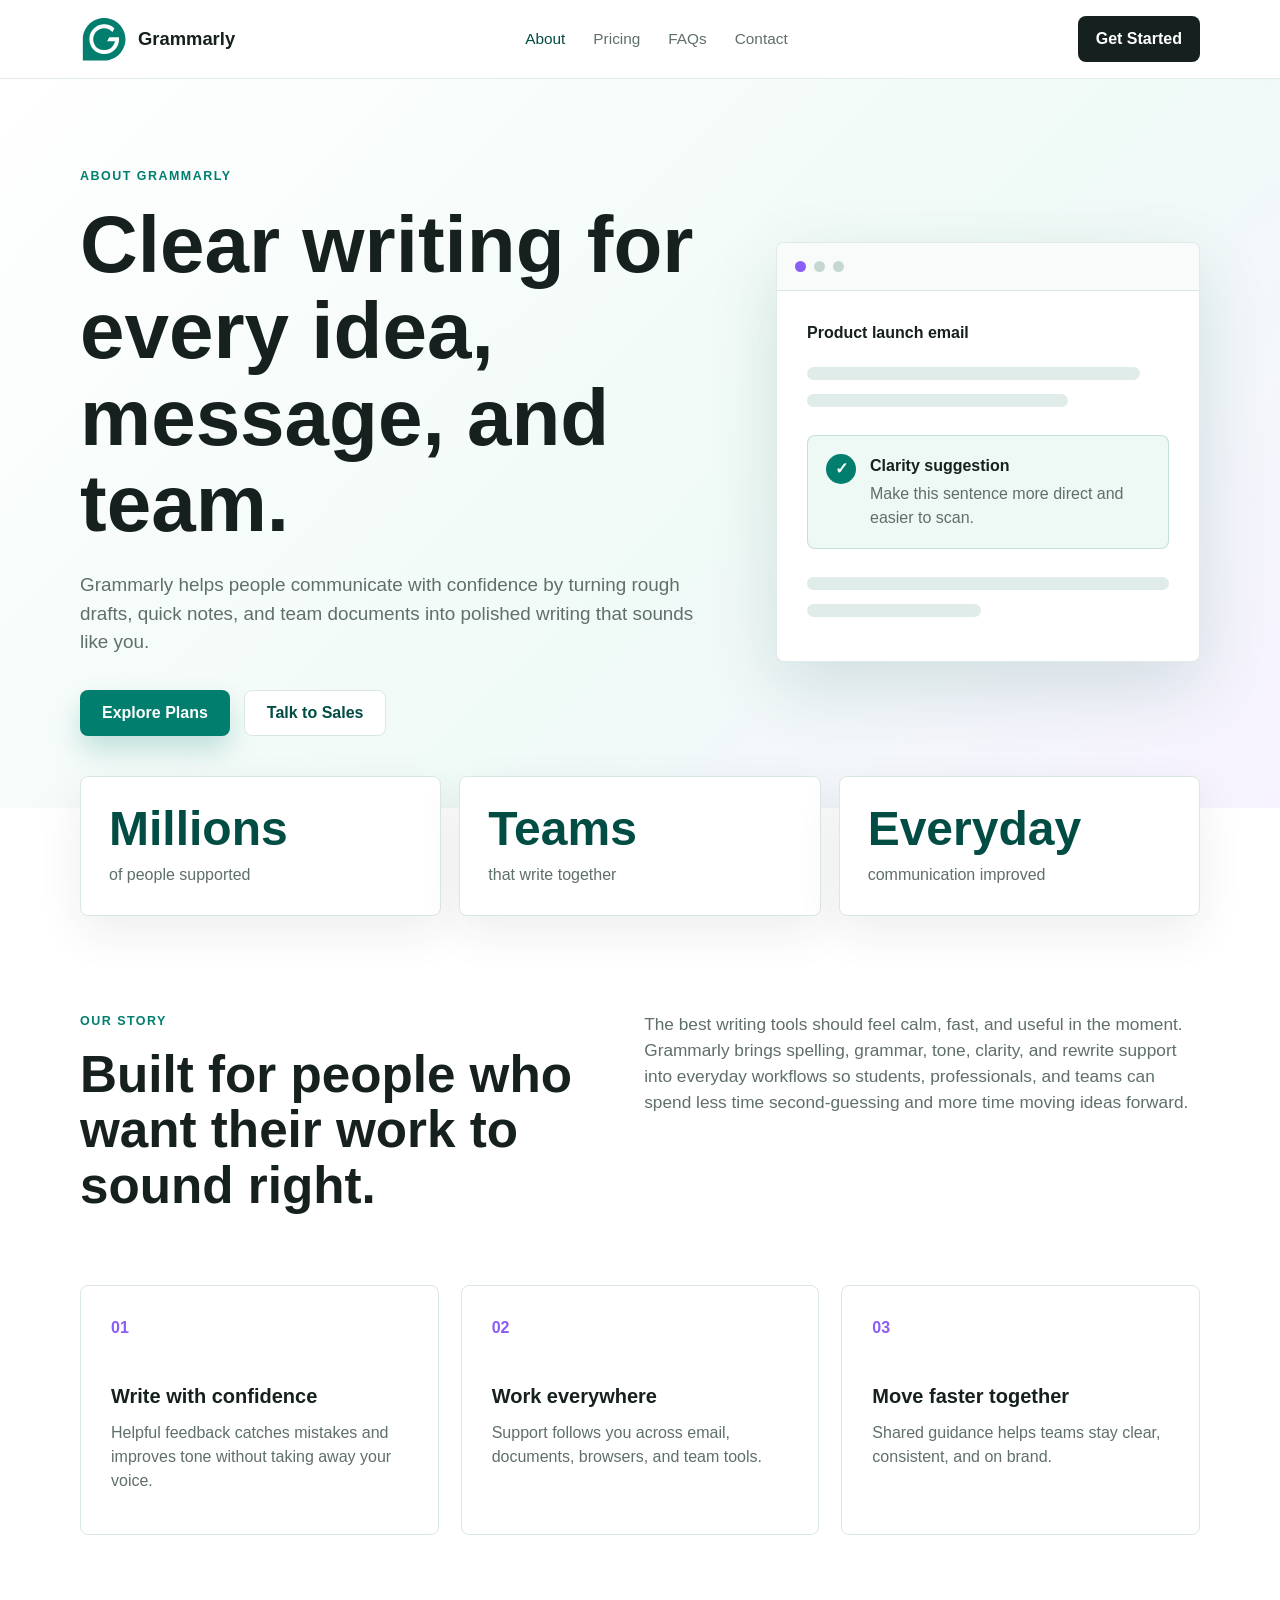
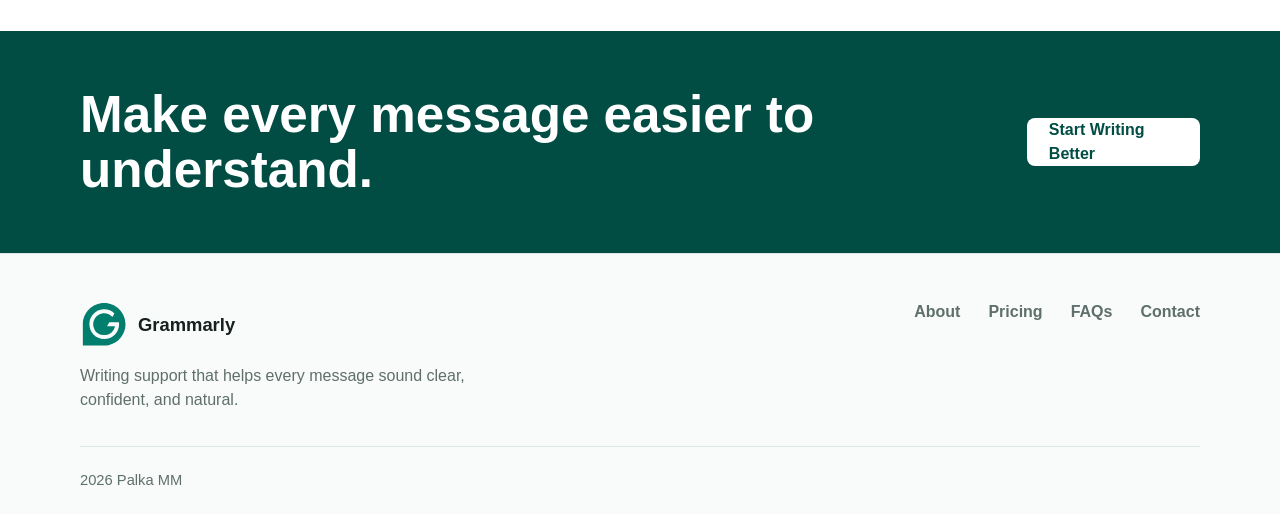
==== about.html @ 75332f87 "Replaced placeholder logo with the actual one" ====
<!DOCTYPE html>
<html lang="en">
<head>
    <meta charset="UTF-8">
    <meta name="viewport" content="width=device-width, initial-scale=1.0">
    <link rel="shortcut icon" href="favicon.ico" type="image/x-icon">
    <link rel="stylesheet" href="style.css">
    <title>About us | Grammarly</title>
</head>
<body>
    <header class="site-header">
        <nav class="nav container">
            <a class="logo" href="index.html">
                <img class="icon" src="./assets/grammarly.svg" alt="">
                <span>Grammarly</span>
            </a>

            <div class="nav-links">
                <a href="about.html" class="active">About</a>
                <a href="pricing.html">Pricing</a>
                <a href="faqs.html">FAQs</a>
                <a href="contact.html">Contact</a>
            </div>

            <a class="nav-action" href="contact.html">Get Started</a>
        </nav>
    </header>

    <main>
        <div class="about-hero">
            <div class="container hero-grid">
                <div class="hero-copy">
                    <p class="eyebrow">About Grammarly</p>
                    <h1>Clear writing for every idea, message, and team.</h1>
                    <p class="hero-text">
                        Grammarly helps people communicate with confidence by turning rough drafts,
                        quick notes, and team documents into polished writing that sounds like you.
                    </p>
                    <div class="hero-actions">
                        <a class="button primary" href="pricing.html">Explore Plans</a>
                        <a class="button secondary" href="contact.html">Talk to Sales</a>
                    </div>
                </div>

                <!--у ИИ попросил сделать графику-->
                <div class="writing-preview"   ="Writing assistant preview"> <!--Это справа вкладка с продукт имэйл ИИ сделал-->
                    <div class="preview-toolbar"> <!--Точки фиол закрыть и две серые-->
                        <span></span> 
                        <span></span>
                        <span></span>
                    </div>
                    <div class="document-card">
                        <p class="doc-title">Product launch email</p>
                        <div class="doc-line wide"></div>
                        <div class="doc-line medium"></div>
                        <div class="suggestion">
                            <span class="suggestion-icon">&#10003;</span>
                            <div>
                                <strong>Clarity suggestion</strong>
                                <p>Make this sentence more direct and easier to scan.</p>
                            </div>
                        </div>
                        <div class="doc-line full"></div> <!--линии-->
                        <div class="doc-line short"></div>  
                    </div>
                </div>
            </div>
        </div>

        <div class="metrics container" >
            <div>
                <strong>Millions</strong>
                <span>of people supported</span>
            </div>
            <div>
                <strong>Teams</strong>
                <span>that write together</span>
            </div>
            <div>
                <strong>Everyday</strong>
                <span>communication improved</span>
            </div>
        </div>

        <div class="story-section">
            <div class="container split-layout">
                <div>
                    <p class="eyebrow">Our story</p>
                    <h2>Built for people who want their work to sound right.</h2>
                </div>
                <p>
                    The best writing tools should feel calm, fast, and useful in the moment.
                    Grammarly brings spelling, grammar, tone, clarity, and rewrite support into
                    everyday workflows so students, professionals, and teams can spend less time
                    second-guessing and more time moving ideas forward.
                </p>
            </div>
        </div>

        <div class="values container">
            <div class="value-card">
                <span class="value-icon">01</span>
                <h3>Write with confidence</h3>
                <p>Helpful feedback catches mistakes and improves tone without taking away your voice.</p>
            </div>
            <div class="value-card">
                <span class="value-icon">02</span>
                <h3>Work everywhere</h3>
                <p>Support follows you across email, documents, browsers, and team tools.</p>
            </div>
            <div class="value-card">
                <span class="value-icon">03</span>
                <h3>Move faster together</h3>
                <p>Shared guidance helps teams stay clear, consistent, and on brand.</p>
            </div>
        </div>

        <div class="cta-band">
            <div class="container cta-content">
                <h2>Make every message easier to understand.</h2>
                <a class="button light" href="contact.html">Start Writing Better</a>
            </div>
        </div>
    </main>
    <footer class="site-footer">
        <div class="container footer-content">
            <div class="footer-brand">
                <a class="logo" href="index.html">
                    <img class="icon" src="./assets/grammarly.svg" alt="">
                    <span>Grammarly</span>
                </a>
                <p>Writing support that helps every message sound clear, confident, and natural.</p>
            </div>

            <div class="footer-links">
                <a href="about.html">About</a>
                <a href="pricing.html">Pricing</a>
                <a href="faqs.html">FAQs</a>
                <a href="contact.html">Contact</a>
            </div>
        </div>

        <div class="container footer-bottom">
            <span>2026 Palka MM</span>
             
        </div>
    </footer>
</body>
</html>
---- style.css ----
/* ======= Variables ======= */
:root {
    --primary-color: #027e6f;
    --primary-dark: #014c43;
    --accent-color: #8b5cf6;
    --ink-color: #16211f;
    --muted-color: #5f6f6b;
    --line-color: #dbe7e4;
    --bg-color-1: #fff;
    --bg-color-2: #f5f5f5;
    --bg-soft: #eef8f5;
    --shadow: 0 24px 70px rgba(1, 76, 67, 0.14);
}

/* ======= Mini-reset ======= */
*, *::before, *::after {
    margin: 0;
    padding: 0;
    box-sizing: border-box;
}

/* ======= Base Layout ======= */
body {
    min-height: 100vh;
    color: var(--ink-color);
    background: var(--bg-color-1);
    font-family: Arial, Helvetica, sans-serif;
    line-height: 1.5;
}

/* ======= Base Elements ======= */
a {
    color: inherit;
    text-decoration: none;
}

p {
    color: var(--muted-color);
}

h1,
h2,
h3 {
    color: var(--ink-color);
    line-height: 1.08;
}

h1 {
    max-width: 760px;
    font-size: clamp(2.5rem, 7vw, 5rem);
    letter-spacing: 0;
}

h2 {
    font-size: clamp(2rem, 4vw, 3.4rem);
    letter-spacing: 0;
}

h3 {
    font-size: 1.25rem;
}

/* ======= Layout Containers ======= */
.container {
    width: min(1120px, calc(100% - 40px));
    margin: 0 auto;
}

.full-width {
    width: 100%;
}

/* ======= Header ======= */
.site-header {
    position: sticky;
    top: 0;
    z-index: 10;
    border-bottom: 1px solid rgba(219, 231, 228, 0.8);
    background: rgba(255, 255, 255, 0.92);
    backdrop-filter: blur(18px);
}

.nav {
    display: flex;
    align-items: center;
    justify-content: space-between;
    min-height: 78px;
    gap: 24px;
    flex-wrap: wrap;
}

.logo,
.nav-links,
.hero-actions,
.cta-content {
    display: flex;
    align-items: center;
}

.icon {
    width: 48px;
    height: 48px
}

.logo {
    gap: 10px;
    font-size: 1.15rem;
    font-weight: 800;
    flex-shrink: 0;
}

.logo-logo {
    display: grid;
    place-items: center;
    width: 38px;
    height: 38px;
    border-radius: 50%;
    color: #fff;
    background: var(--primary-color);
    font-weight: 900;
}

.nav-links {
    gap: 28px;
    color: var(--muted-color);
    font-size: 0.96rem;
    flex-wrap: wrap;
    justify-content: center;
}

.nav-links a {
    padding: 8px 0;
}

.nav-links a:hover,
.nav-links a.active {
    color: var(--primary-dark);
}

.nav-action {
    display: inline-flex;
    align-items: center;
    justify-content: center;
    min-height: 46px;
    padding: 0 18px;
    border-radius: 8px;
    color: #fff;
    background: var(--ink-color);
    font-weight: 700;
    white-space: nowrap;
    transition: transform 0.2s ease, box-shadow 0.2s ease, background 0.2s ease;
}

.nav-action:hover {
    transform: translateY(-2px);
}

/* ======= Buttons ======= */
.button {
    display: inline-flex;
    align-items: center;
    justify-content: center;
    min-height: 46px;
    padding: 0 22px;
    border-radius: 8px;
    font-weight: 700;
    transition: transform 0.2s ease, box-shadow 0.2s ease, background 0.2s ease;
}

.button:hover {
    transform: translateY(-2px);
}

.button.primary {
    color: #fff;
    background: var(--primary-color);
    box-shadow: 0 14px 28px rgba(2, 126, 111, 0.22);
}

.button.secondary {
    color: var(--primary-dark);
    border: 1px solid var(--line-color);
    background: #fff;
}

.button.light {
    color: var(--primary-dark);
    background: #fff;
}

/* ======= About Hero ======= */
.about-hero {
    padding: 88px 0 72px;
    background: linear-gradient(135deg, #ffffff 0%, #f0faf7 58%, #f7f2ff 100%);
}

.hero-grid {
    display: grid;
    grid-template-columns: minmax(0, 1.08fr) minmax(280px, 0.72fr);
    align-items: center;
    gap: 60px;
}

.eyebrow {
    margin-bottom: 16px;
    color: var(--primary-color);
    font-size: 0.78rem;
    font-weight: 800;
    letter-spacing: 0.12em;
    text-transform: uppercase;
}

.hero-text {
    max-width: 640px;
    margin-top: 24px;
    font-size: 1.18rem;
}

.hero-actions {
    flex-wrap: wrap;
    gap: 14px;
    margin-top: 34px;
}

/* ======= Writing Preview ======= */
.writing-preview {
    width: 100%;
    border: 1px solid rgba(219, 231, 228, 0.85);
    border-radius: 8px;
    background: #fff;
    box-shadow: var(--shadow);
    overflow: hidden;
}

.preview-toolbar {
    display: flex;
    gap: 8px;
    padding: 18px;
    border-bottom: 1px solid var(--line-color);
    background: #f9fbfa;
}

.preview-toolbar span {
    width: 11px;
    height: 11px;
    border-radius: 50%;
    background: #c6d7d3;
}

.preview-toolbar span:first-child {
    background: var(--accent-color);
}

.document-card {
    padding: 30px;
}

.doc-title {
    margin-bottom: 22px;
    color: var(--ink-color);
    font-weight: 800;
}

.doc-line {
    height: 13px;
    margin-bottom: 14px;
    border-radius: 999px;
    background: #dfecea;
}

.doc-line.wide {
    width: 92%;
}

.doc-line.medium {
    width: 72%;
}

.doc-line.full {
    width: 100%;
}

.doc-line.short {
    width: 48%;
}

.suggestion {
    display: flex;
    align-items: flex-start;
    gap: 14px;
    margin: 28px 0;
    padding: 18px;
    border: 1px solid rgba(2, 126, 111, 0.18);
    border-radius: 8px;
    background: var(--bg-soft);
}

.suggestion-icon {
    display: grid;
    flex: 0 0 auto;
    place-items: center;
    width: 30px;
    height: 30px;
    border-radius: 50%;
    color: #fff;
    background: var(--primary-color);
    font-weight: 900;
}

.suggestion strong {
    display: block;
    margin-bottom: 4px;
}

/* ======= Metrics ======= */
.metrics {
    display: grid;
    grid-template-columns: repeat(auto-fit, minmax(190px, 1fr));
    gap: 18px;
    margin-top: -32px;
}

.metrics div {
    padding: 28px;
    border: 1px solid var(--line-color);
    border-radius: 8px;
    background: #fff;
    box-shadow: 0 16px 45px rgba(22, 33, 31, 0.08);
}

.metrics strong {
    display: block;
    color: var(--primary-dark);
    font-size: clamp(2rem, 4vw, 3rem);
    line-height: 1;
}

.metrics span {
    display: block;
    margin-top: 10px;
    color: var(--muted-color);
}

/* ======= Story ======= */
.story-section {
    padding: 96px 0 72px;
}

.split-layout {
    display: grid;
    grid-template-columns: minmax(0, 0.9fr) minmax(300px, 1fr);
    gap: 64px;
    align-items: start;
}

.split-layout p:last-child {
    font-size: 1.08rem;
}

/* ======= Value Cards ======= */
.values {
    display: grid;
    grid-template-columns: repeat(auto-fit, minmax(240px, 1fr));
    gap: 22px;
    padding-bottom: 96px;
}

.value-card {
    min-height: 250px;
    padding: 30px;
    border: 1px solid var(--line-color);
    border-radius: 8px;
    background: #fff;
}

.value-icon {
    display: inline-flex;
    margin-bottom: 46px;
    color: var(--accent-color);
    font-weight: 900;
}

.value-card h3 {
    margin-bottom: 14px;
}

/* ======= CTA ======= */
.cta-band {
    padding: 56px 0;
    color: #fff;
    background: var(--primary-dark);
}

.cta-band h2 {
    color: #fff;
}

.cta-content {
    justify-content: space-between;
    gap: 28px;
}

/* ======= FAQ Page ======= */
.faq-hero {
    padding: 88px 0 72px;
    background: linear-gradient(135deg, #ffffff 0%, #f0faf7 58%, #f7f2ff 100%);
}

.faq-hero-grid {
    display: grid;
    grid-template-columns: minmax(0, 1fr) minmax(300px, 0.48fr);
    align-items: center;
    gap: 56px;
}

.faq-help-card {
    padding: 30px;
    border: 1px solid rgba(219, 231, 228, 0.85);
    border-radius: 8px;
    background: #fff;
    box-shadow: var(--shadow);
}

.faq-help-label {
    display: inline-flex;
    margin-bottom: 18px;
    color: var(--accent-color);
    font-size: 0.78rem;
    font-weight: 900;
    letter-spacing: 0.12em;
    text-transform: uppercase;
}

.faq-help-card h2 {
    margin-bottom: 14px;
    font-size: clamp(1.8rem, 3vw, 2.6rem);
}

.faq-help-card p {
    margin-bottom: 24px;
}

.faq-highlights {
    display: grid;
    grid-template-columns: repeat(auto-fit, minmax(240px, 1fr));
    gap: 18px;
    margin-top: -32px;
}

.faq-highlight-card {
    min-height: 210px;
    padding: 28px;
    border: 1px solid var(--line-color);
    border-radius: 8px;
    background: #fff;
    box-shadow: 0 16px 45px rgba(22, 33, 31, 0.08);
}

.faq-highlight-card span {
    display: inline-flex;
    margin-bottom: 38px;
    color: var(--accent-color);
    font-weight: 900;
}

.faq-highlight-card h3 {
    margin-bottom: 12px;
}

.faq-content {
    display: grid;
    grid-template-columns: minmax(240px, 0.48fr) minmax(0, 1fr);
    gap: 64px;
    padding: 96px 0;
}

.faq-intro {
    position: sticky;
    top: 110px;
    align-self: start;
}

.accordion {
    display: grid;
    gap: 14px;
}

.accordion details {
    border: 1px solid var(--line-color);
    border-radius: 8px;
    background: #fff;
    box-shadow: 0 12px 34px rgba(22, 33, 31, 0.06);
    overflow: hidden;
}

.accordion summary {
    position: relative;
    min-height: 64px;
    padding: 20px 58px 20px 22px;
    color: var(--ink-color);
    cursor: pointer;
    font-weight: 800;
    list-style: none;
}

.accordion summary::-webkit-details-marker {
    display: none;
}

.accordion summary::after {
    content: "+";
    position: absolute;
    top: 50%;
    right: 22px;
    display: grid;
    place-items: center;
    width: 28px;
    height: 28px;
    border-radius: 50%;
    color: #fff;
    background: var(--primary-color);
    transform: translateY(-50%);
    font-weight: 900;
}

.accordion details[open] summary::after {
    content: "-";
    background: var(--primary-dark);
}

.accordion details p {
    padding: 0 22px 22px;
}

/* ======= Contact Page ======= */
.contact-hero {
    padding: 88px 0 72px;
    background: linear-gradient(135deg, #ffffff 0%, #f0faf7 58%, #f7f2ff 100%);
}

.contact-hero-grid {
    display: grid;
    grid-template-columns: minmax(0, 1fr) minmax(280px, 0.42fr);
    align-items: center;
    gap: 56px;
}

.contact-summary-card {
    padding: 30px;
    border: 1px solid rgba(219, 231, 228, 0.85);
    border-radius: 8px;
    background: #fff;
    box-shadow: var(--shadow);
}

.contact-label {
    display: inline-flex;
    margin-bottom: 18px;
    color: var(--accent-color);
    font-size: 0.78rem;
    font-weight: 900;
    letter-spacing: 0.12em;
    text-transform: uppercase;
}

.contact-summary-card strong {
    display: block;
    margin-bottom: 14px;
    color: var(--primary-dark);
    font-size: clamp(2rem, 4vw, 3rem);
    line-height: 1;
}

.contact-options {
    display: grid;
    grid-template-columns: repeat(auto-fit, minmax(240px, 1fr));
    gap: 18px;
    margin-top: -32px;
}

.contact-option-card {
    min-height: 210px;
    padding: 28px;
    border: 1px solid var(--line-color);
    border-radius: 8px;
    background: #fff;
    box-shadow: 0 16px 45px rgba(22, 33, 31, 0.08);
}

.contact-option-card span {
    display: inline-flex;
    margin-bottom: 38px;
    color: var(--accent-color);
    font-weight: 900;
}

.contact-option-card h3 {
    margin-bottom: 12px;
}

.contact-section {
    display: grid;
    grid-template-columns: minmax(260px, 0.52fr) minmax(0, 1fr);
    gap: 64px;
    padding: 96px 0;
}

.contact-info p:not(.eyebrow) {
    margin-top: 18px;
}

.contact-detail-list {
    display: grid;
    gap: 14px;
    margin-top: 34px;
}

.contact-detail-list div {
    padding: 18px;
    border: 1px solid var(--line-color);
    border-radius: 8px;
    background: #fff;
}

.contact-detail-list strong,
.contact-detail-list span {
    display: block;
}

.contact-detail-list strong {
    margin-bottom: 6px;
    color: var(--ink-color);
}

.contact-detail-list span {
    color: var(--muted-color);
}

.contact-form {
    display: grid;
    gap: 18px;
    padding: 30px;
    border: 1px solid rgba(219, 231, 228, 0.85);
    border-radius: 8px;
    background: #fff;
    box-shadow: var(--shadow);
}

.form-row {
    display: grid;
    gap: 8px;
}

.form-row label {
    color: var(--ink-color);
    font-weight: 800;
}

.form-row input,
.form-row select,
.form-row textarea {
    width: 100%;
    border: 1px solid var(--line-color);
    border-radius: 8px;
    padding: 14px 16px;
    color: var(--ink-color);
    background: #f9fbfa;
    font: inherit;
}

.form-row textarea {
    resize: vertical;
}

.form-row input:focus,
.form-row select:focus,
.form-row textarea:focus {
    outline: 2px solid rgba(2, 126, 111, 0.22);
    border-color: var(--primary-color);
    background: #fff;
}

.contact-form .button {
    border: 0;
    cursor: pointer;
}

/* ======= Pricing Page Styles ======= */
.pricing-hero {
    padding: 88px 0 48px;
    background: linear-gradient(135deg, #ffffff 0%, #f5fbf9 60%, #f3edff 100%);
    text-align: center;
}

.hero-center {
    display: flex;
    flex-direction: column;
    align-items: center;
    justify-content: center;
}

.pricing-hero h1 {
    margin-top: 16px;
}

.pay-types {
    display: flex;
    align-items: center;
    justify-content: center;
    gap: 16px;
    margin: 24px 0 48px;
}

.toggle-label {
    font-size: 1rem;
    font-weight: 700;
    color: var(--muted-color);
    transition: color 0.2s ease;
}

.toggle-label.active {
    color: var(--ink-color);
}

.save-badge {
    display: inline-block;
    padding: 4px 8px;
    margin-left: 6px;
    border-radius: 999px;
    background: var(--bg-soft);
    color: var(--primary-color);
    font-size: 0.78rem;
    font-weight: 800;
}

.switch {
    position: relative;
    display: inline-block;
    width: 56px;
    height: 30px;
    cursor: pointer;
}

.switch input {
    opacity: 0;
    width: 0;
    height: 0;
}

.slider {
    position: absolute;
    top: 0;
    left: 0;
    right: 0;
    bottom: 0;
    background-color: var(--line-color);
    border-radius: 34px;
    transition: background-color 0.3s ease;
}

.slider::before {
    content: "";
    position: absolute;
    height: 22px;
    width: 22px;
    left: 4px;
    bottom: 4px;
    background-color: white;
    border-radius: 50%;
    transition: transform 0.3s cubic-bezier(0.4, 0, 0.2, 1);
    box-shadow: 0 2px 6px rgba(0,0,0,0.15);
}

input:checked + .slider {
    background-color: var(--primary-color);
}

input:focus + .slider {
    box-shadow: 0 0 1px var(--primary-color);
}

input:checked + .slider::before {
    transform: translateX(26px);
}

.plans-panel {
    display: grid;
    grid-template-columns: repeat(3, minmax(0, 1fr));
    gap: 30px;
    align-items: stretch;
    margin-bottom: 96px;
}

.plan-card {
    position: relative;
    display: flex;
    flex-direction: column;
    padding: 40px 32px;
    background: #fff;
    border: 1px solid var(--line-color);
    border-radius: 12px;
    transition: transform 0.3s ease, box-shadow 0.3s ease;
}

.plan-card:hover {
    transform: translateY(-4px);
    box-shadow: 0 20px 40px rgba(22, 33, 31, 0.05);
}

.plan-card.highlighted {
    border: 2px solid var(--primary-color);
    box-shadow: var(--shadow);
}

.plan-card.highlighted:hover {
    box-shadow: 0 30px 80px rgba(1, 76, 67, 0.2);
}

.popular-badge {
    position: absolute;
    top: -14px;
    left: 32px;
    background: var(--primary-color);
    color: #fff;
    padding: 4px 14px;
    font-size: 0.78rem;
    font-weight: 800;
    letter-spacing: 0.06em;
    text-transform: uppercase;
    border-radius: 999px;
}

.card-header {
    min-height: 100px;
}

.card-header h2 {
    font-size: 2rem;
    margin-bottom: 10px;
}

.plan-description {
    font-size: 0.95rem;
    line-height: 1.4;
}

.price-block {
    margin: 28px 0;
    min-height: 74px;
}

.price {
    display: flex;
    align-items: baseline;
    color: var(--ink-color);
    font-weight: 800;
}

.price .currency {
    font-size: 1.8rem;
    align-self: flex-start;
    margin-top: 4px;
}

.price .amount {
    font-size: 3.5rem;
    line-height: 1;
}

.price .period {
    font-size: 0.95rem;
    color: var(--muted-color);
    font-weight: 500;
    margin-left: 4px;
}

.billing-note {
    font-size: 0.88rem;
    margin-top: 4px;
}

.features-list {
    list-style: none;
    margin-top: 32px;
    display: flex;
    flex-direction: column;
    gap: 14px;
}

.features-list li {
    position: relative;
    padding-left: 26px;
    font-size: 0.94rem;
    color: var(--ink-color);
    line-height: 1.4;
}

.features-list li::before {
    content: "✓";
    position: absolute;
    left: 0;
    top: 0;
    color: var(--primary-color);
    font-weight: 900;
}

.features-list li.list-divider {
    padding-left: 0;
    font-weight: 700;
    color: var(--ink-color);
    margin-bottom: 4px;
}

.features-list li.list-divider::before {
    display: none;
}

/* Comparison Matrices Styles */
.pricing-comparison-table {
    padding-bottom: 96px;
}

.pricing-comparison-table h2 {
    text-align: center;
    margin-bottom: 48px;
}

.table-wrapper {
    width: 100%;
    overflow-x: auto;
    border: 1px solid var(--line-color);
    border-radius: 12px;
    background: #fff;
    box-shadow: 0 12px 34px rgba(22, 33, 31, 0.04);
}

table {
    width: 100%;
    border-collapse: collapse;
    text-align: left;
    font-size: 1rem;
}

th, td {
    padding: 18px 24px;
    border-bottom: 1px solid var(--line-color);
}

thead th {
    background-color: #f9fbfa;
    color: var(--ink-color);
    font-weight: 800;
    font-size: 1.1rem;
}

thead th:not(:first-child) {
    width: 20%;
    text-align: center;
}

tbody td:not(:first-child) {
    text-align: center;
}

tr.table-category td {
    background-color: var(--bg-soft);
    color: var(--primary-dark);
    font-weight: 800;
    font-size: 0.9rem;
    text-transform: uppercase;
    letter-spacing: 0.08em;
    padding: 12px 24px;
}

td.check {
    color: var(--primary-color);
    font-weight: 900;
    font-size: 1.2rem;
}

td.dash {
    color: var(--line-color);
    font-weight: 400;
}

tbody tr:hover td {
    background-color: #fcfdfe;
}

/* Asymmetric Testimonials Grid Layout Rules */

.pricing-testimonials {
    padding-bottom: 96px;
}

.pricing-testimonials h2 {
    text-align: center;
    margin-bottom: 48px;
}

.pricing-testimonials-grid {
    display: grid;
    grid-template-columns: repeat(auto-fill, minmax(320px, 1fr));
    gap: 24px;
}

.testimonial {
    background: #fff;
    border: 1px solid rgba(219, 231, 228, 0.7);
    border-radius: 12px;
    padding: 24px;
    display: flex;
    flex-direction: column;
    gap: 16px;
    box-shadow: 0 4px 12px rgba(22, 33, 31, 0.03);
    transition: transform 0.2s ease, box-shadow 0.2s ease;
}

.testimonial:hover {
    transform: translateY(-2px);
    box-shadow: 0 12px 24px rgba(22, 33, 31, 0.06);
}

.testimonial-header {
    display: flex;
    align-items: center;
    gap: 12px;
    position: relative;
}

.testimonial-avatar {
    width: 48px;
    height: 48px;
    border-radius: 50%;
    object-fit: cover;
    background: var(--bg-color-2);
}

.author-info {
    display: flex;
    flex-direction: column;
}

.author-name {
    font-weight: 800;
    color: var(--ink-color);
    font-size: 0.95rem;
    line-height: 1.2;
}

.author-handle {
    font-size: 0.85rem;
    color: var(--muted-color);
}

.platform-icon {
    margin-left: auto;
    font-size: 1.1rem;
    color: var(--line-color);
}

.quote {
    font-size: 0.96rem;
    line-height: 1.5;
    color: var(--ink-color);
    margin: 0;
}

/* ======= Footer ======= */
.site-footer {
    border-top: 1px solid var(--line-color);
    background: #f9fbfa;
}

.footer-content {
    display: flex;
    align-items: flex-start;
    justify-content: space-between;
    gap: 36px;
    padding: 46px 0 34px;
}

.footer-brand {
    max-width: 420px;
}

.footer-brand p {
    margin-top: 16px;
}

.footer-links {
    display: flex;
    flex-wrap: wrap;
    justify-content: flex-end;
    gap: 18px 28px;
    color: var(--muted-color);
    font-weight: 700;
}

.footer-links a:hover {
    color: var(--primary-dark);
}

.footer-bottom {
    display: flex;
    align-items: center;
    justify-content: space-between;
    gap: 20px;
    padding: 22px 0;
    border-top: 1px solid var(--line-color);
    color: var(--muted-color);
    font-size: 0.92rem;
}

/* ======= Global Layout Responsive Rules ======= */
@media (max-width: 960px) {
    .plans-panel {
        grid-template-columns: repeat(2, minmax(0, 1fr));
    }
    .plans-panel .plan-card:last-child {
        grid-column: span 2;
    }
    .pricing-testimonials {
        grid-template-columns: repeat(2, 1fr);
    }
}

@media (max-width: 640px) {
    .pricing-hero {
        padding: 54px 0 32px;
    }
    .plans-panel {
        grid-template-columns: 1fr;
        gap: 24px;
    }
    .plans-panel .plan-card:last-child {
        grid-column: span 1;
    }
    .pricing-comparison-table {
        padding-bottom: 64px;
    }
    th, td {
        padding: 14px 16px;
        font-size: 0.92rem;
    }
    .pricing-testimonials {
        grid-template-columns: 1fr;
        gap: 18px;
        padding-bottom: 64px;
    }
}

@media (max-width: 500px) {
    .container {
        width: min(100% - 28px, 1120px);
    }

    .nav {
        min-height: auto;
        padding: 18px 0;
        align-items: flex-start;
        gap: 16px;
    }

    .nav,
    .nav-links,
    .cta-content {
        flex-direction: column;
    }

    .nav-links {
        align-items: flex-start;
        gap: 10px;
        width: 100%;
    }

    .nav-links a {
        width: 100%;
    }

    .nav-action {
        width: 100%;
    }

    .about-hero {
        padding: 54px 0;
    }

    .hero-grid,
    .faq-hero-grid,
    .contact-hero-grid,
    .faq-content,
    .contact-section,
    .split-layout,
    .metrics,
    .values,
    .faq-highlights,
    .contact-options {
        grid-template-columns: 1fr;
    }

    .hero-grid {
        gap: 34px;
    }

    .hero-actions,
    .hero-actions .button,
    .button.light {
        width: 100%;
    }

    .document-card {
        padding: 22px;
    }

    .metrics {
        margin-top: 24px;
    }

    .faq-highlights {
        margin-top: 24px;
    }

    .faq-hero {
        padding: 54px 0;
    }

    .contact-hero {
        padding: 54px 0;
    }

    .faq-content {
        gap: 34px;
        padding: 64px 0;
    }

    .contact-section {
        gap: 34px;
        padding: 64px 0;
    }

    .contact-options {
        margin-top: 24px;
    }

    .contact-form {
        padding: 22px;
    }

    .faq-intro {
        position: static;
    }

    .story-section {
        padding: 64px 0 48px;
    }

    .values {
        padding-bottom: 64px;
    }

    .cta-content {
        align-items: flex-start;
    }

    .footer-content,
    .footer-bottom {
        flex-direction: column;
        align-items: flex-start;
    }

    .footer-links {
        justify-content: flex-start;
    }
}

@media (min-width: 430px) and (max-width: 820px) {
    .nav {
        padding: 10px 0;
        justify-content: center;
    }

    .nav-links {
        order: 3;
        width: 100%;
        justify-content: center;
    }

    .hero-grid,
    .faq-hero-grid,
    .contact-hero-grid,
    .faq-content,
    .contact-section,
    .split-layout {
        grid-template-columns: 1fr;
    }

    .metrics {
        grid-template-columns: repeat(auto-fit, minmax(180px, 1fr));
    }

    .about-hero {
        padding-top: 70px;
    }

    .faq-hero {
        padding-top: 70px;
    }

    .contact-hero {
        padding-top: 70px;
    }

    .faq-content {
        gap: 40px;
    }

    .contact-section {
        gap: 40px;
    }

    .faq-intro {
        position: static;
    }
}
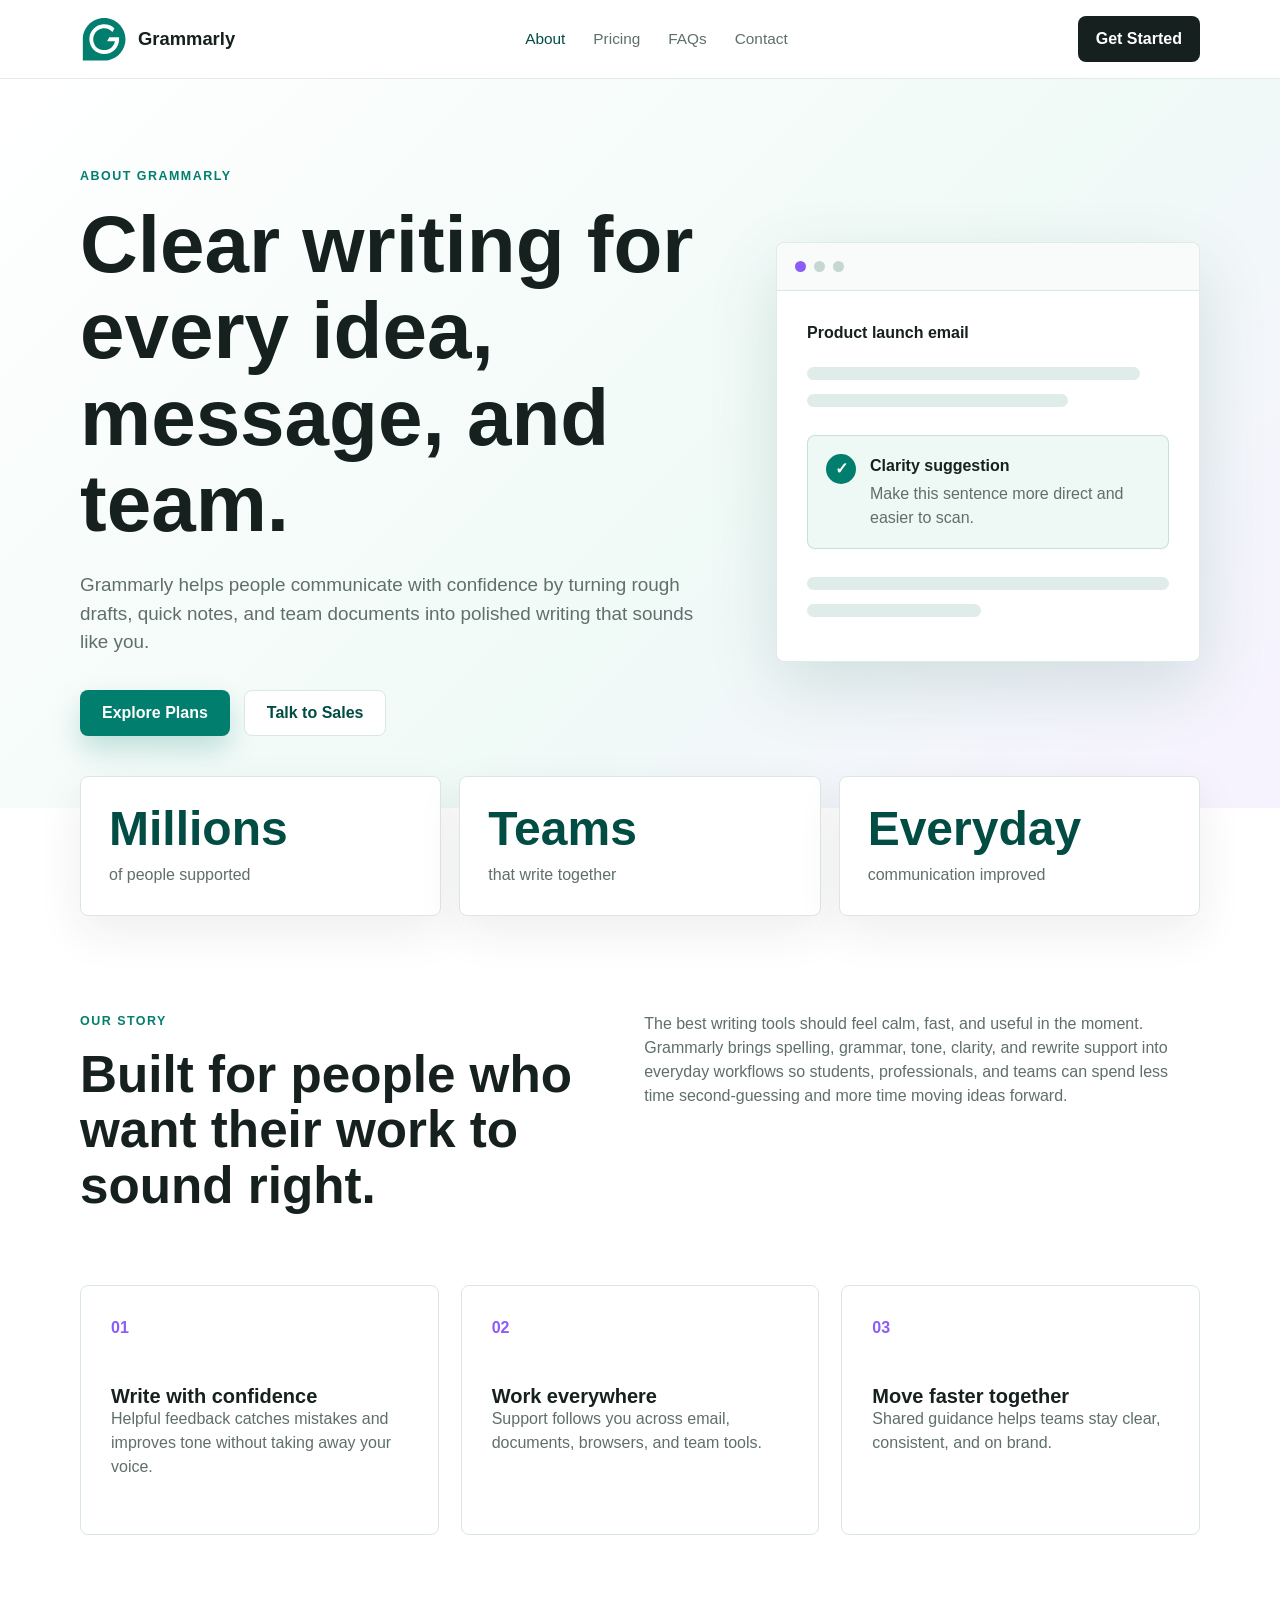
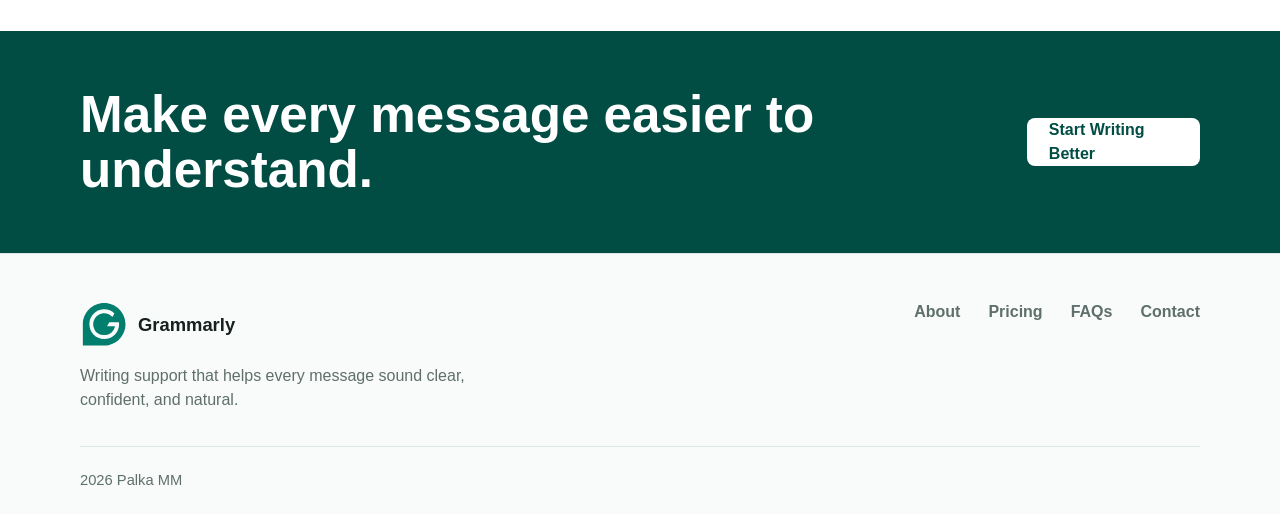
==== commit 5398af7e: "split style.css into smaller files" ====
--- a/about.html
+++ b/about.html
@@ -5,6 +5,7 @@
     <meta name="viewport" content="width=device-width, initial-scale=1.0">
     <link rel="shortcut icon" href="favicon.ico" type="image/x-icon">
     <link rel="stylesheet" href="style.css">
+    <link rel="stylesheet" href="styles/about.css">
     <title>About us | Grammarly</title>
 </head>
 <body>
--- a/style.css
+++ b/style.css
@@ -188,19 +188,6 @@
     background: #fff;
 }
 
-/* ======= About Hero ======= */
-.about-hero {
-    padding: 88px 0 72px;
-    background: linear-gradient(135deg, #ffffff 0%, #f0faf7 58%, #f7f2ff 100%);
-}
-
-.hero-grid {
-    display: grid;
-    grid-template-columns: minmax(0, 1.08fr) minmax(280px, 0.72fr);
-    align-items: center;
-    gap: 60px;
-}
-
 .eyebrow {
     margin-bottom: 16px;
     color: var(--primary-color);
@@ -220,6 +207,23 @@
     flex-wrap: wrap;
     gap: 14px;
     margin-top: 34px;
+}
+
+/* ======= Shared Layout Components (Hero Grid, Previews, Metrics, Values) ======= */
+.about-hero {
+    padding: 88px 0 72px;
+    background: linear-gradient(135deg, #ffffff 0%, #f0faf7 58%, #f7f2ff 100%);
+}
+
+.story-section {
+    padding: 96px 0 72px;
+}
+
+.hero-grid {
+    display: grid;
+    grid-template-columns: minmax(0, 1.08fr) minmax(280px, 0.72fr);
+    align-items: center;
+    gap: 60px;
 }
 
 /* ======= Writing Preview ======= */
@@ -268,21 +272,10 @@
     background: #dfecea;
 }
 
-.doc-line.wide {
-    width: 92%;
-}
-
-.doc-line.medium {
-    width: 72%;
-}
-
-.doc-line.full {
-    width: 100%;
-}
-
-.doc-line.short {
-    width: 48%;
-}
+.doc-line.wide { width: 92%; }
+.doc-line.medium { width: 72%; }
+.doc-line.full { width: 100%; }
+.doc-line.short { width: 48%; }
 
 .suggestion {
     display: flex;
@@ -341,11 +334,7 @@
     color: var(--muted-color);
 }
 
-/* ======= Story ======= */
-.story-section {
-    padding: 96px 0 72px;
-}
-
+/* ======= Split Layout & Value Cards ======= */
 .split-layout {
     display: grid;
     grid-template-columns: minmax(0, 0.9fr) minmax(300px, 1fr);
@@ -353,11 +342,6 @@
     align-items: start;
 }
 
-.split-layout p:last-child {
-    font-size: 1.08rem;
-}
-
-/* ======= Value Cards ======= */
 .values {
     display: grid;
     grid-template-columns: repeat(auto-fit, minmax(240px, 1fr));
@@ -380,10 +364,6 @@
     font-weight: 900;
 }
 
-.value-card h3 {
-    margin-bottom: 14px;
-}
-
 /* ======= CTA ======= */
 .cta-band {
     padding: 56px 0;
@@ -398,672 +378,6 @@
 .cta-content {
     justify-content: space-between;
     gap: 28px;
-}
-
-/* ======= FAQ Page ======= */
-.faq-hero {
-    padding: 88px 0 72px;
-    background: linear-gradient(135deg, #ffffff 0%, #f0faf7 58%, #f7f2ff 100%);
-}
-
-.faq-hero-grid {
-    display: grid;
-    grid-template-columns: minmax(0, 1fr) minmax(300px, 0.48fr);
-    align-items: center;
-    gap: 56px;
-}
-
-.faq-help-card {
-    padding: 30px;
-    border: 1px solid rgba(219, 231, 228, 0.85);
-    border-radius: 8px;
-    background: #fff;
-    box-shadow: var(--shadow);
-}
-
-.faq-help-label {
-    display: inline-flex;
-    margin-bottom: 18px;
-    color: var(--accent-color);
-    font-size: 0.78rem;
-    font-weight: 900;
-    letter-spacing: 0.12em;
-    text-transform: uppercase;
-}
-
-.faq-help-card h2 {
-    margin-bottom: 14px;
-    font-size: clamp(1.8rem, 3vw, 2.6rem);
-}
-
-.faq-help-card p {
-    margin-bottom: 24px;
-}
-
-.faq-highlights {
-    display: grid;
-    grid-template-columns: repeat(auto-fit, minmax(240px, 1fr));
-    gap: 18px;
-    margin-top: -32px;
-}
-
-.faq-highlight-card {
-    min-height: 210px;
-    padding: 28px;
-    border: 1px solid var(--line-color);
-    border-radius: 8px;
-    background: #fff;
-    box-shadow: 0 16px 45px rgba(22, 33, 31, 0.08);
-}
-
-.faq-highlight-card span {
-    display: inline-flex;
-    margin-bottom: 38px;
-    color: var(--accent-color);
-    font-weight: 900;
-}
-
-.faq-highlight-card h3 {
-    margin-bottom: 12px;
-}
-
-.faq-content {
-    display: grid;
-    grid-template-columns: minmax(240px, 0.48fr) minmax(0, 1fr);
-    gap: 64px;
-    padding: 96px 0;
-}
-
-.faq-intro {
-    position: sticky;
-    top: 110px;
-    align-self: start;
-}
-
-.accordion {
-    display: grid;
-    gap: 14px;
-}
-
-.accordion details {
-    border: 1px solid var(--line-color);
-    border-radius: 8px;
-    background: #fff;
-    box-shadow: 0 12px 34px rgba(22, 33, 31, 0.06);
-    overflow: hidden;
-}
-
-.accordion summary {
-    position: relative;
-    min-height: 64px;
-    padding: 20px 58px 20px 22px;
-    color: var(--ink-color);
-    cursor: pointer;
-    font-weight: 800;
-    list-style: none;
-}
-
-.accordion summary::-webkit-details-marker {
-    display: none;
-}
-
-.accordion summary::after {
-    content: "+";
-    position: absolute;
-    top: 50%;
-    right: 22px;
-    display: grid;
-    place-items: center;
-    width: 28px;
-    height: 28px;
-    border-radius: 50%;
-    color: #fff;
-    background: var(--primary-color);
-    transform: translateY(-50%);
-    font-weight: 900;
-}
-
-.accordion details[open] summary::after {
-    content: "-";
-    background: var(--primary-dark);
-}
-
-.accordion details p {
-    padding: 0 22px 22px;
-}
-
-/* ======= Contact Page ======= */
-.contact-hero {
-    padding: 88px 0 72px;
-    background: linear-gradient(135deg, #ffffff 0%, #f0faf7 58%, #f7f2ff 100%);
-}
-
-.contact-hero-grid {
-    display: grid;
-    grid-template-columns: minmax(0, 1fr) minmax(280px, 0.42fr);
-    align-items: center;
-    gap: 56px;
-}
-
-.contact-summary-card {
-    padding: 30px;
-    border: 1px solid rgba(219, 231, 228, 0.85);
-    border-radius: 8px;
-    background: #fff;
-    box-shadow: var(--shadow);
-}
-
-.contact-label {
-    display: inline-flex;
-    margin-bottom: 18px;
-    color: var(--accent-color);
-    font-size: 0.78rem;
-    font-weight: 900;
-    letter-spacing: 0.12em;
-    text-transform: uppercase;
-}
-
-.contact-summary-card strong {
-    display: block;
-    margin-bottom: 14px;
-    color: var(--primary-dark);
-    font-size: clamp(2rem, 4vw, 3rem);
-    line-height: 1;
-}
-
-.contact-options {
-    display: grid;
-    grid-template-columns: repeat(auto-fit, minmax(240px, 1fr));
-    gap: 18px;
-    margin-top: -32px;
-}
-
-.contact-option-card {
-    min-height: 210px;
-    padding: 28px;
-    border: 1px solid var(--line-color);
-    border-radius: 8px;
-    background: #fff;
-    box-shadow: 0 16px 45px rgba(22, 33, 31, 0.08);
-}
-
-.contact-option-card span {
-    display: inline-flex;
-    margin-bottom: 38px;
-    color: var(--accent-color);
-    font-weight: 900;
-}
-
-.contact-option-card h3 {
-    margin-bottom: 12px;
-}
-
-.contact-section {
-    display: grid;
-    grid-template-columns: minmax(260px, 0.52fr) minmax(0, 1fr);
-    gap: 64px;
-    padding: 96px 0;
-}
-
-.contact-info p:not(.eyebrow) {
-    margin-top: 18px;
-}
-
-.contact-detail-list {
-    display: grid;
-    gap: 14px;
-    margin-top: 34px;
-}
-
-.contact-detail-list div {
-    padding: 18px;
-    border: 1px solid var(--line-color);
-    border-radius: 8px;
-    background: #fff;
-}
-
-.contact-detail-list strong,
-.contact-detail-list span {
-    display: block;
-}
-
-.contact-detail-list strong {
-    margin-bottom: 6px;
-    color: var(--ink-color);
-}
-
-.contact-detail-list span {
-    color: var(--muted-color);
-}
-
-.contact-form {
-    display: grid;
-    gap: 18px;
-    padding: 30px;
-    border: 1px solid rgba(219, 231, 228, 0.85);
-    border-radius: 8px;
-    background: #fff;
-    box-shadow: var(--shadow);
-}
-
-.form-row {
-    display: grid;
-    gap: 8px;
-}
-
-.form-row label {
-    color: var(--ink-color);
-    font-weight: 800;
-}
-
-.form-row input,
-.form-row select,
-.form-row textarea {
-    width: 100%;
-    border: 1px solid var(--line-color);
-    border-radius: 8px;
-    padding: 14px 16px;
-    color: var(--ink-color);
-    background: #f9fbfa;
-    font: inherit;
-}
-
-.form-row textarea {
-    resize: vertical;
-}
-
-.form-row input:focus,
-.form-row select:focus,
-.form-row textarea:focus {
-    outline: 2px solid rgba(2, 126, 111, 0.22);
-    border-color: var(--primary-color);
-    background: #fff;
-}
-
-.contact-form .button {
-    border: 0;
-    cursor: pointer;
-}
-
-/* ======= Pricing Page Styles ======= */
-.pricing-hero {
-    padding: 88px 0 48px;
-    background: linear-gradient(135deg, #ffffff 0%, #f5fbf9 60%, #f3edff 100%);
-    text-align: center;
-}
-
-.hero-center {
-    display: flex;
-    flex-direction: column;
-    align-items: center;
-    justify-content: center;
-}
-
-.pricing-hero h1 {
-    margin-top: 16px;
-}
-
-.pay-types {
-    display: flex;
-    align-items: center;
-    justify-content: center;
-    gap: 16px;
-    margin: 24px 0 48px;
-}
-
-.toggle-label {
-    font-size: 1rem;
-    font-weight: 700;
-    color: var(--muted-color);
-    transition: color 0.2s ease;
-}
-
-.toggle-label.active {
-    color: var(--ink-color);
-}
-
-.save-badge {
-    display: inline-block;
-    padding: 4px 8px;
-    margin-left: 6px;
-    border-radius: 999px;
-    background: var(--bg-soft);
-    color: var(--primary-color);
-    font-size: 0.78rem;
-    font-weight: 800;
-}
-
-.switch {
-    position: relative;
-    display: inline-block;
-    width: 56px;
-    height: 30px;
-    cursor: pointer;
-}
-
-.switch input {
-    opacity: 0;
-    width: 0;
-    height: 0;
-}
-
-.slider {
-    position: absolute;
-    top: 0;
-    left: 0;
-    right: 0;
-    bottom: 0;
-    background-color: var(--line-color);
-    border-radius: 34px;
-    transition: background-color 0.3s ease;
-}
-
-.slider::before {
-    content: "";
-    position: absolute;
-    height: 22px;
-    width: 22px;
-    left: 4px;
-    bottom: 4px;
-    background-color: white;
-    border-radius: 50%;
-    transition: transform 0.3s cubic-bezier(0.4, 0, 0.2, 1);
-    box-shadow: 0 2px 6px rgba(0,0,0,0.15);
-}
-
-input:checked + .slider {
-    background-color: var(--primary-color);
-}
-
-input:focus + .slider {
-    box-shadow: 0 0 1px var(--primary-color);
-}
-
-input:checked + .slider::before {
-    transform: translateX(26px);
-}
-
-.plans-panel {
-    display: grid;
-    grid-template-columns: repeat(3, minmax(0, 1fr));
-    gap: 30px;
-    align-items: stretch;
-    margin-bottom: 96px;
-}
-
-.plan-card {
-    position: relative;
-    display: flex;
-    flex-direction: column;
-    padding: 40px 32px;
-    background: #fff;
-    border: 1px solid var(--line-color);
-    border-radius: 12px;
-    transition: transform 0.3s ease, box-shadow 0.3s ease;
-}
-
-.plan-card:hover {
-    transform: translateY(-4px);
-    box-shadow: 0 20px 40px rgba(22, 33, 31, 0.05);
-}
-
-.plan-card.highlighted {
-    border: 2px solid var(--primary-color);
-    box-shadow: var(--shadow);
-}
-
-.plan-card.highlighted:hover {
-    box-shadow: 0 30px 80px rgba(1, 76, 67, 0.2);
-}
-
-.popular-badge {
-    position: absolute;
-    top: -14px;
-    left: 32px;
-    background: var(--primary-color);
-    color: #fff;
-    padding: 4px 14px;
-    font-size: 0.78rem;
-    font-weight: 800;
-    letter-spacing: 0.06em;
-    text-transform: uppercase;
-    border-radius: 999px;
-}
-
-.card-header {
-    min-height: 100px;
-}
-
-.card-header h2 {
-    font-size: 2rem;
-    margin-bottom: 10px;
-}
-
-.plan-description {
-    font-size: 0.95rem;
-    line-height: 1.4;
-}
-
-.price-block {
-    margin: 28px 0;
-    min-height: 74px;
-}
-
-.price {
-    display: flex;
-    align-items: baseline;
-    color: var(--ink-color);
-    font-weight: 800;
-}
-
-.price .currency {
-    font-size: 1.8rem;
-    align-self: flex-start;
-    margin-top: 4px;
-}
-
-.price .amount {
-    font-size: 3.5rem;
-    line-height: 1;
-}
-
-.price .period {
-    font-size: 0.95rem;
-    color: var(--muted-color);
-    font-weight: 500;
-    margin-left: 4px;
-}
-
-.billing-note {
-    font-size: 0.88rem;
-    margin-top: 4px;
-}
-
-.features-list {
-    list-style: none;
-    margin-top: 32px;
-    display: flex;
-    flex-direction: column;
-    gap: 14px;
-}
-
-.features-list li {
-    position: relative;
-    padding-left: 26px;
-    font-size: 0.94rem;
-    color: var(--ink-color);
-    line-height: 1.4;
-}
-
-.features-list li::before {
-    content: "✓";
-    position: absolute;
-    left: 0;
-    top: 0;
-    color: var(--primary-color);
-    font-weight: 900;
-}
-
-.features-list li.list-divider {
-    padding-left: 0;
-    font-weight: 700;
-    color: var(--ink-color);
-    margin-bottom: 4px;
-}
-
-.features-list li.list-divider::before {
-    display: none;
-}
-
-/* Comparison Matrices Styles */
-.pricing-comparison-table {
-    padding-bottom: 96px;
-}
-
-.pricing-comparison-table h2 {
-    text-align: center;
-    margin-bottom: 48px;
-}
-
-.table-wrapper {
-    width: 100%;
-    overflow-x: auto;
-    border: 1px solid var(--line-color);
-    border-radius: 12px;
-    background: #fff;
-    box-shadow: 0 12px 34px rgba(22, 33, 31, 0.04);
-}
-
-table {
-    width: 100%;
-    border-collapse: collapse;
-    text-align: left;
-    font-size: 1rem;
-}
-
-th, td {
-    padding: 18px 24px;
-    border-bottom: 1px solid var(--line-color);
-}
-
-thead th {
-    background-color: #f9fbfa;
-    color: var(--ink-color);
-    font-weight: 800;
-    font-size: 1.1rem;
-}
-
-thead th:not(:first-child) {
-    width: 20%;
-    text-align: center;
-}
-
-tbody td:not(:first-child) {
-    text-align: center;
-}
-
-tr.table-category td {
-    background-color: var(--bg-soft);
-    color: var(--primary-dark);
-    font-weight: 800;
-    font-size: 0.9rem;
-    text-transform: uppercase;
-    letter-spacing: 0.08em;
-    padding: 12px 24px;
-}
-
-td.check {
-    color: var(--primary-color);
-    font-weight: 900;
-    font-size: 1.2rem;
-}
-
-td.dash {
-    color: var(--line-color);
-    font-weight: 400;
-}
-
-tbody tr:hover td {
-    background-color: #fcfdfe;
-}
-
-/* Asymmetric Testimonials Grid Layout Rules */
-
-.pricing-testimonials {
-    padding-bottom: 96px;
-}
-
-.pricing-testimonials h2 {
-    text-align: center;
-    margin-bottom: 48px;
-}
-
-.pricing-testimonials-grid {
-    display: grid;
-    grid-template-columns: repeat(auto-fill, minmax(320px, 1fr));
-    gap: 24px;
-}
-
-.testimonial {
-    background: #fff;
-    border: 1px solid rgba(219, 231, 228, 0.7);
-    border-radius: 12px;
-    padding: 24px;
-    display: flex;
-    flex-direction: column;
-    gap: 16px;
-    box-shadow: 0 4px 12px rgba(22, 33, 31, 0.03);
-    transition: transform 0.2s ease, box-shadow 0.2s ease;
-}
-
-.testimonial:hover {
-    transform: translateY(-2px);
-    box-shadow: 0 12px 24px rgba(22, 33, 31, 0.06);
-}
-
-.testimonial-header {
-    display: flex;
-    align-items: center;
-    gap: 12px;
-    position: relative;
-}
-
-.testimonial-avatar {
-    width: 48px;
-    height: 48px;
-    border-radius: 50%;
-    object-fit: cover;
-    background: var(--bg-color-2);
-}
-
-.author-info {
-    display: flex;
-    flex-direction: column;
-}
-
-.author-name {
-    font-weight: 800;
-    color: var(--ink-color);
-    font-size: 0.95rem;
-    line-height: 1.2;
-}
-
-.author-handle {
-    font-size: 0.85rem;
-    color: var(--muted-color);
-}
-
-.platform-icon {
-    margin-left: auto;
-    font-size: 1.1rem;
-    color: var(--line-color);
-}
-
-.quote {
-    font-size: 0.96rem;
-    line-height: 1.5;
-    color: var(--ink-color);
-    margin: 0;
 }
 
 /* ======= Footer ======= */
@@ -1114,40 +428,9 @@
 
 /* ======= Global Layout Responsive Rules ======= */
 @media (max-width: 960px) {
-    .plans-panel {
-        grid-template-columns: repeat(2, minmax(0, 1fr));
-    }
-    .plans-panel .plan-card:last-child {
-        grid-column: span 2;
-    }
-    .pricing-testimonials {
-        grid-template-columns: repeat(2, 1fr);
-    }
 }
 
 @media (max-width: 640px) {
-    .pricing-hero {
-        padding: 54px 0 32px;
-    }
-    .plans-panel {
-        grid-template-columns: 1fr;
-        gap: 24px;
-    }
-    .plans-panel .plan-card:last-child {
-        grid-column: span 1;
-    }
-    .pricing-comparison-table {
-        padding-bottom: 64px;
-    }
-    th, td {
-        padding: 14px 16px;
-        font-size: 0.92rem;
-    }
-    .pricing-testimonials {
-        grid-template-columns: 1fr;
-        gap: 18px;
-        padding-bottom: 64px;
-    }
 }
 
 @media (max-width: 500px) {
@@ -1182,33 +465,23 @@
         width: 100%;
     }
 
-    .about-hero {
-        padding: 54px 0;
-    }
-
-    .hero-grid,
-    .faq-hero-grid,
-    .contact-hero-grid,
-    .faq-content,
-    .contact-section,
-    .split-layout,
-    .metrics,
-    .values,
-    .faq-highlights,
-    .contact-options {
-        grid-template-columns: 1fr;
-    }
-
-    .hero-grid {
-        gap: 34px;
-    }
-
     .hero-actions,
     .hero-actions .button,
     .button.light {
         width: 100%;
     }
 
+    .hero-grid,
+    .split-layout,
+    .metrics,
+    .values {
+        grid-template-columns: 1fr;
+    }
+
+    .hero-grid {
+        gap: 34px;
+    }
+
     .document-card {
         padding: 22px;
     }
@@ -1217,46 +490,16 @@
         margin-top: 24px;
     }
 
-    .faq-highlights {
-        margin-top: 24px;
-    }
-
-    .faq-hero {
+    .values {
+        padding-bottom: 64px;
+    }
+
+    .about-hero {
         padding: 54px 0;
-    }
-
-    .contact-hero {
-        padding: 54px 0;
-    }
-
-    .faq-content {
-        gap: 34px;
-        padding: 64px 0;
-    }
-
-    .contact-section {
-        gap: 34px;
-        padding: 64px 0;
-    }
-
-    .contact-options {
-        margin-top: 24px;
-    }
-
-    .contact-form {
-        padding: 22px;
-    }
-
-    .faq-intro {
-        position: static;
     }
 
     .story-section {
         padding: 64px 0 48px;
-    }
-
-    .values {
-        padding-bottom: 64px;
     }
 
     .cta-content {
@@ -1287,10 +530,6 @@
     }
 
     .hero-grid,
-    .faq-hero-grid,
-    .contact-hero-grid,
-    .faq-content,
-    .contact-section,
     .split-layout {
         grid-template-columns: 1fr;
     }
@@ -1302,24 +541,4 @@
     .about-hero {
         padding-top: 70px;
     }
-
-    .faq-hero {
-        padding-top: 70px;
-    }
-
-    .contact-hero {
-        padding-top: 70px;
-    }
-
-    .faq-content {
-        gap: 40px;
-    }
-
-    .contact-section {
-        gap: 40px;
-    }
-
-    .faq-intro {
-        position: static;
-    }
 }
--- a/styles/about.css
+++ b/styles/about.css
@@ -0,0 +1,2 @@
+/* ======= About Page Specific ======= */
+/* Core hero and section layouts are maintained in central shared components */
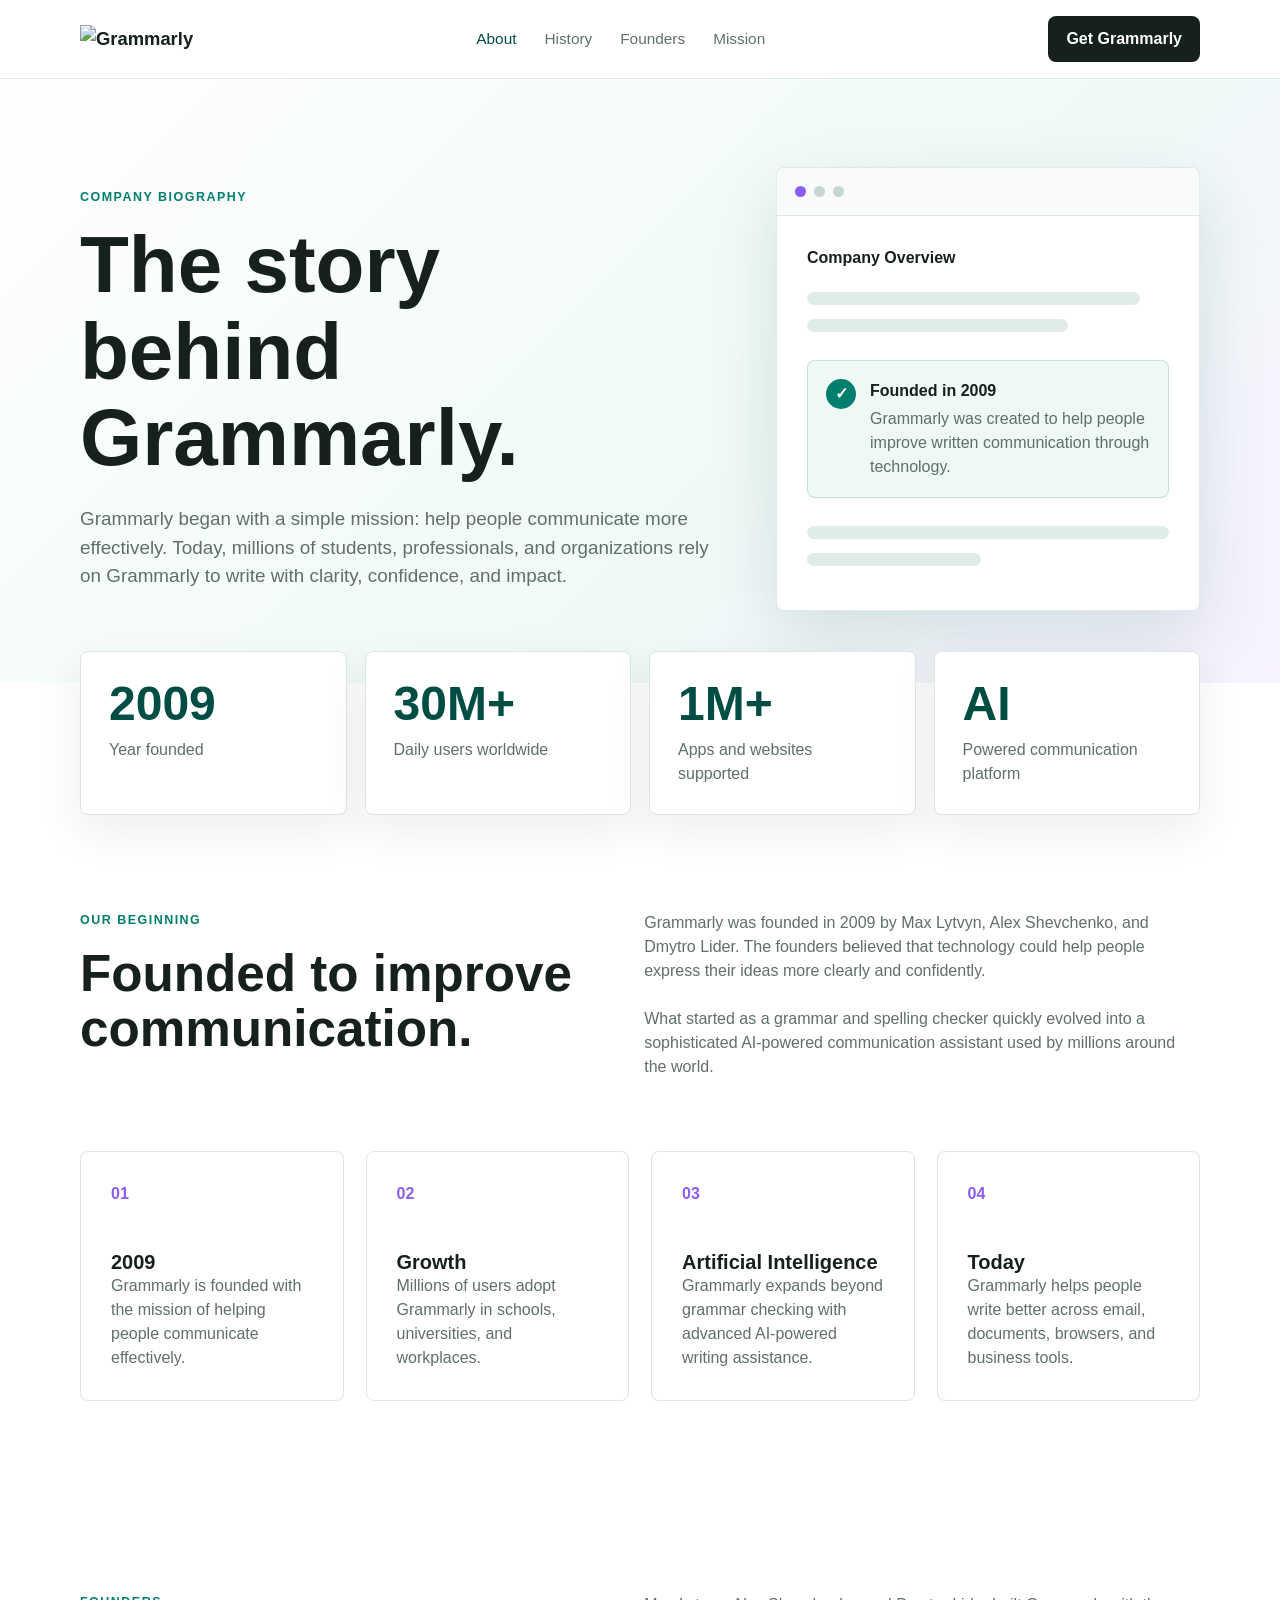
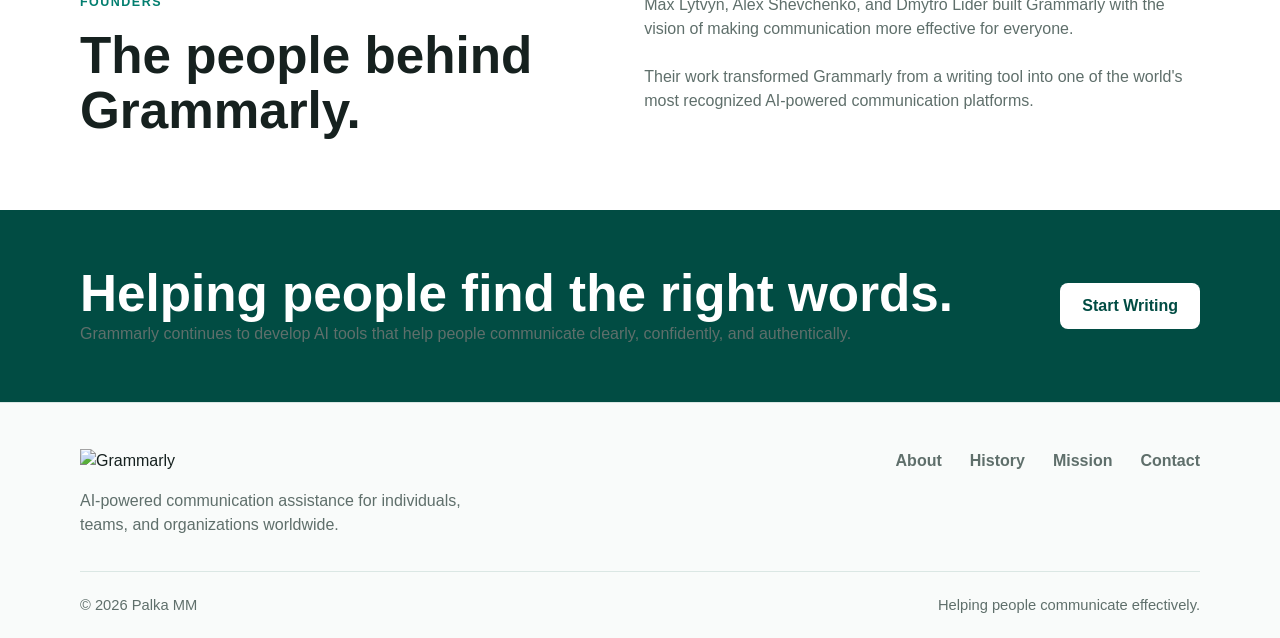
==== commit fe409c31: "Revise about.html for company branding and content" ====
--- a/about.html
+++ b/about.html
@@ -1,150 +1,287 @@
 <!DOCTYPE html>
 <html lang="en">
 <head>
-    <meta charset="UTF-8">
-    <meta name="viewport" content="width=device-width, initial-scale=1.0">
-    <link rel="shortcut icon" href="favicon.ico" type="image/x-icon">
-    <link rel="stylesheet" href="style.css">
-    <link rel="stylesheet" href="styles/about.css">
-    <title>About us | Grammarly</title>
-</head>
+<meta charset="UTF-8">
+<meta name="viewport" content="width=device-width, initial-scale=1.0">
+<title>Superhuman | Company Story</title>
+<link rel="stylesheet" href="style.css">
+
 <body>
-    <header class="site-header">
-        <nav class="nav container">
-            <a class="logo" href="index.html">
-                <img class="icon" src="./assets/grammarly.svg" alt="">
-                <span>Grammarly</span>
+
+<header class="site-header">
+    <div class="container">
+        <nav class="nav">
+
+            <a href="#" class="logo">
+                <img
+                    class="logo-img"
+                    src="https://upload.wikimedia.org/wikipedia/commons/thumb/d/dd/Grammarly_logo_2024.svg/512px-Grammarly_logo_2024.svg.png"
+                    alt="Grammarly">
             </a>
 
             <div class="nav-links">
-                <a href="about.html" class="active">About</a>
-                <a href="pricing.html">Pricing</a>
-                <a href="faqs.html">FAQs</a>
-                <a href="contact.html">Contact</a>
-            </div>
-
-            <a class="nav-action" href="contact.html">Get Started</a>
+                <a class="active" href="#">About</a>
+                <a href="#">History</a>
+                <a href="#">Founders</a>
+                <a href="#">Mission</a>
+            </div>
+
+            <a href="#" class="nav-action">Get Grammarly</a>
+
         </nav>
-    </header>
-
-    <main>
-        <div class="about-hero">
-            <div class="container hero-grid">
-                <div class="hero-copy">
-                    <p class="eyebrow">About Grammarly</p>
-                    <h1>Clear writing for every idea, message, and team.</h1>
-                    <p class="hero-text">
-                        Grammarly helps people communicate with confidence by turning rough drafts,
-                        quick notes, and team documents into polished writing that sounds like you.
-                    </p>
-                    <div class="hero-actions">
-                        <a class="button primary" href="pricing.html">Explore Plans</a>
-                        <a class="button secondary" href="contact.html">Talk to Sales</a>
+    </div>
+</header>
+
+<main>
+
+    <section class="about-hero">
+        <div class="container hero-grid">
+
+            <div>
+                <p class="eyebrow">Company Biography</p>
+
+                <h1>The story behind Grammarly.</h1>
+
+                <p class="hero-text">
+                    Grammarly began with a simple mission:
+                    help people communicate more effectively.
+                    Today, millions of students, professionals,
+                    and organizations rely on Grammarly to write
+                    with clarity, confidence, and impact.
+                </p>
+
+                
+            </div>
+
+            <div class="writing-preview">
+
+                <div class="preview-toolbar">
+                    <span></span>
+                    <span></span>
+                    <span></span>
+                </div>
+
+                <div class="document-card">
+
+                    <p class="doc-title">Company Overview</p>
+
+                    <div class="doc-line wide"></div>
+                    <div class="doc-line medium"></div>
+
+                    <div class="suggestion">
+                        <div class="suggestion-icon">✓</div>
+
+                        <div>
+                            <strong>Founded in 2009</strong>
+                            <p>
+                                Grammarly was created to help people improve
+                                written communication through technology.
+                            </p>
+                        </div>
                     </div>
+
+                    <div class="doc-line full"></div>
+                    <div class="doc-line short"></div>
+
                 </div>
 
-                <!--у ИИ попросил сделать графику-->
-                <div class="writing-preview"   ="Writing assistant preview"> <!--Это справа вкладка с продукт имэйл ИИ сделал-->
-                    <div class="preview-toolbar"> <!--Точки фиол закрыть и две серые-->
-                        <span></span> 
-                        <span></span>
-                        <span></span>
-                    </div>
-                    <div class="document-card">
-                        <p class="doc-title">Product launch email</p>
-                        <div class="doc-line wide"></div>
-                        <div class="doc-line medium"></div>
-                        <div class="suggestion">
-                            <span class="suggestion-icon">&#10003;</span>
-                            <div>
-                                <strong>Clarity suggestion</strong>
-                                <p>Make this sentence more direct and easier to scan.</p>
-                            </div>
-                        </div>
-                        <div class="doc-line full"></div> <!--линии-->
-                        <div class="doc-line short"></div>  
-                    </div>
-                </div>
-            </div>
-        </div>
-
-        <div class="metrics container" >
-            <div>
-                <strong>Millions</strong>
-                <span>of people supported</span>
-            </div>
-            <div>
-                <strong>Teams</strong>
-                <span>that write together</span>
-            </div>
-            <div>
-                <strong>Everyday</strong>
-                <span>communication improved</span>
-            </div>
-        </div>
-
-        <div class="story-section">
-            <div class="container split-layout">
-                <div>
-                    <p class="eyebrow">Our story</p>
-                    <h2>Built for people who want their work to sound right.</h2>
-                </div>
-                <p>
-                    The best writing tools should feel calm, fast, and useful in the moment.
-                    Grammarly brings spelling, grammar, tone, clarity, and rewrite support into
-                    everyday workflows so students, professionals, and teams can spend less time
-                    second-guessing and more time moving ideas forward.
-                </p>
-            </div>
-        </div>
-
-        <div class="values container">
+            </div>
+
+        </div>
+    </section>
+
+    <section class="container">
+        <div class="metrics">
+
+            <div>
+                <strong>2009</strong>
+                <span>Year founded</span>
+            </div>
+
+            <div>
+                <strong>30M+</strong>
+                <span>Daily users worldwide</span>
+            </div>
+
+            <div>
+                <strong>1M+</strong>
+                <span>Apps and websites supported</span>
+            </div>
+
+            <div>
+                <strong>AI</strong>
+                <span>Powered communication platform</span>
+            </div>
+
+        </div>
+    </section>
+
+    <section class="story-section">
+        <div class="container split-layout">
+
+            <div>
+                <p class="eyebrow">Our Beginning</p>
+
+                <h2>Founded to improve communication.</h2>
+            </div>
+
+            <div>
+                <p>
+                    Grammarly was founded in 2009 by
+                    Max Lytvyn, Alex Shevchenko,
+                    and Dmytro Lider.
+                    The founders believed that technology could help
+                    people express their ideas more clearly and confidently.
+                </p>
+
+                <br>
+
+                <p>
+                    What started as a grammar and spelling checker
+                    quickly evolved into a sophisticated AI-powered
+                    communication assistant used by millions around the world.
+                </p>
+            </div>
+
+        </div>
+    </section>
+
+    <section class="container">
+
+        <div class="values">
+
             <div class="value-card">
                 <span class="value-icon">01</span>
-                <h3>Write with confidence</h3>
-                <p>Helpful feedback catches mistakes and improves tone without taking away your voice.</p>
-            </div>
+
+                <h3>2009</h3>
+
+                <p>
+                    Grammarly is founded with the mission
+                    of helping people communicate effectively.
+                </p>
+            </div>
+
             <div class="value-card">
                 <span class="value-icon">02</span>
-                <h3>Work everywhere</h3>
-                <p>Support follows you across email, documents, browsers, and team tools.</p>
-            </div>
+
+                <h3>Growth</h3>
+
+                <p>
+                    Millions of users adopt Grammarly
+                    in schools, universities, and workplaces.
+                </p>
+            </div>
+
             <div class="value-card">
                 <span class="value-icon">03</span>
-                <h3>Move faster together</h3>
-                <p>Shared guidance helps teams stay clear, consistent, and on brand.</p>
-            </div>
-        </div>
-
-        <div class="cta-band">
-            <div class="container cta-content">
-                <h2>Make every message easier to understand.</h2>
-                <a class="button light" href="contact.html">Start Writing Better</a>
-            </div>
-        </div>
-    </main>
-    <footer class="site-footer">
-        <div class="container footer-content">
-            <div class="footer-brand">
-                <a class="logo" href="index.html">
-                    <img class="icon" src="./assets/grammarly.svg" alt="">
-                    <span>Grammarly</span>
-                </a>
-                <p>Writing support that helps every message sound clear, confident, and natural.</p>
-            </div>
-
-            <div class="footer-links">
-                <a href="about.html">About</a>
-                <a href="pricing.html">Pricing</a>
-                <a href="faqs.html">FAQs</a>
-                <a href="contact.html">Contact</a>
-            </div>
-        </div>
-
-        <div class="container footer-bottom">
-            <span>2026 Palka MM</span>
-             
-        </div>
-    </footer>
+
+                <h3>Artificial Intelligence</h3>
+
+                <p>
+                    Grammarly expands beyond grammar checking
+                    with advanced AI-powered writing assistance.
+                </p>
+            </div>
+
+            <div class="value-card">
+                <span class="value-icon">04</span>
+
+                <h3>Today</h3>
+
+                <p>
+                    Grammarly helps people write better across
+                    email, documents, browsers, and business tools.
+                </p>
+            </div>
+
+        </div>
+
+    </section>
+
+    <section class="story-section">
+        <div class="container split-layout">
+
+            <div>
+                <p class="eyebrow">Founders</p>
+
+                <h2>The people behind Grammarly.</h2>
+            </div>
+
+            <div>
+                <p>
+                    Max Lytvyn, Alex Shevchenko, and Dmytro Lider
+                    built Grammarly with the vision of making communication
+                    more effective for everyone.
+                </p>
+
+                <br>
+
+                <p>
+                    Their work transformed Grammarly from a writing tool
+                    into one of the world's most recognized AI-powered
+                    communication platforms.
+                </p>
+            </div>
+
+        </div>
+    </section>
+
+    <section class="cta-band">
+
+        <div class="container cta-content">
+
+            <div>
+                <h2>Helping people find the right words.</h2>
+
+                <p>
+                    Grammarly continues to develop AI tools that help people
+                    communicate clearly, confidently, and authentically.
+                </p>
+            </div>
+
+            <a href="#" class="button light">
+                Start Writing
+            </a>
+
+        </div>
+
+    </section>
+
+</main>
+
+<footer class="site-footer">
+
+    <div class="container footer-content">
+
+        <div class="footer-brand">
+
+            <img
+                class="logo-img"
+                src="https://upload.wikimedia.org/wikipedia/commons/thumb/d/dd/Grammarly_logo_2024.svg/512px-Grammarly_logo_2024.svg.png"
+                alt="Grammarly">
+
+            <p>
+                AI-powered communication assistance for individuals,
+                teams, and organizations worldwide.
+            </p>
+
+        </div>
+
+        <div class="footer-links">
+            <a href="#">About</a>
+            <a href="#">History</a>
+            <a href="#">Mission</a>
+            <a href="#">Contact</a>
+        </div>
+
+    </div>
+
+    <div class="container footer-bottom">
+        <span>© 2026 Palka MM</span>
+        <span>Helping people communicate effectively.</span>
+    </div>
+
+</footer>
+
 </body>
 </html>
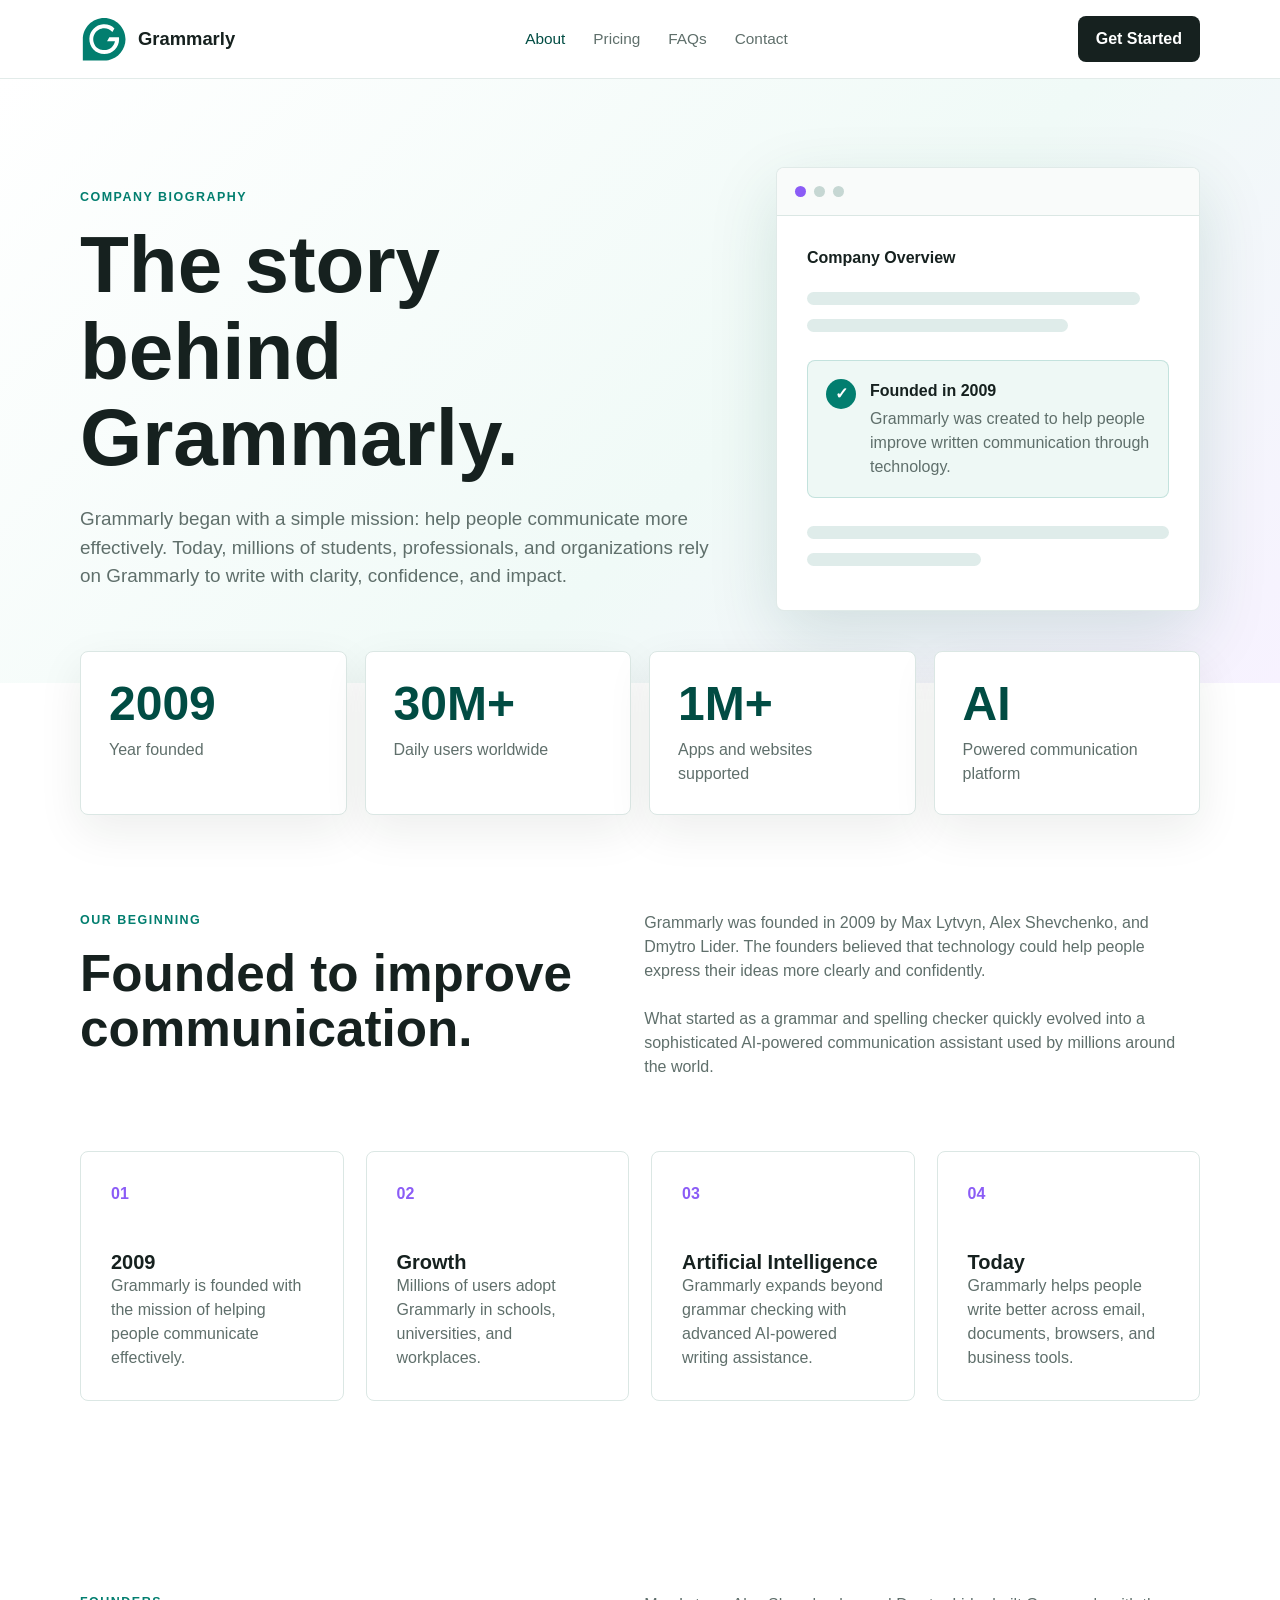
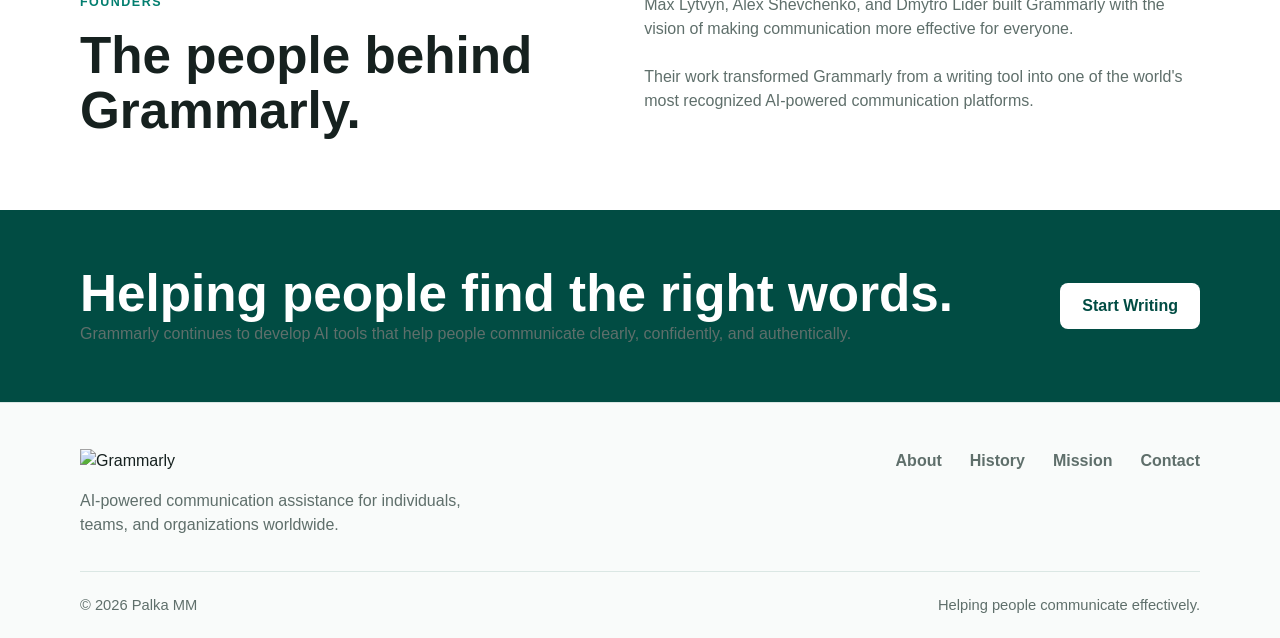
==== commit 24dde093: "Update title and navigation links in about.html" ====
--- a/about.html
+++ b/about.html
@@ -3,34 +3,28 @@
 <head>
 <meta charset="UTF-8">
 <meta name="viewport" content="width=device-width, initial-scale=1.0">
-<title>Superhuman | Company Story</title>
+<title>About</title>
 <link rel="stylesheet" href="style.css">
 
 <body>
 
 <header class="site-header">
-    <div class="container">
-        <nav class="nav">
-
-            <a href="#" class="logo">
-                <img
-                    class="logo-img"
-                    src="https://upload.wikimedia.org/wikipedia/commons/thumb/d/dd/Grammarly_logo_2024.svg/512px-Grammarly_logo_2024.svg.png"
-                    alt="Grammarly">
+        <nav class="nav container">
+            <a class="logo" href="index.html">
+                <img class="icon" src="./assets/grammarly.svg" alt="">
+                <span>Grammarly</span>
             </a>
 
             <div class="nav-links">
-                <a class="active" href="#">About</a>
-                <a href="#">History</a>
-                <a href="#">Founders</a>
-                <a href="#">Mission</a>
-            </div>
-
-            <a href="#" class="nav-action">Get Grammarly</a>
-
+                <a href="about.html" class="active">About</a>
+                <a href="pricing.html">Pricing</a>
+                <a href="faqs.html">FAQs</a>
+                <a href="contact.html">Contact</a>
+            </div>
+
+            <a class="nav-action" href="contact.html">Get Started</a>
         </nav>
-    </div>
-</header>
+    </header>
 
 <main>
 
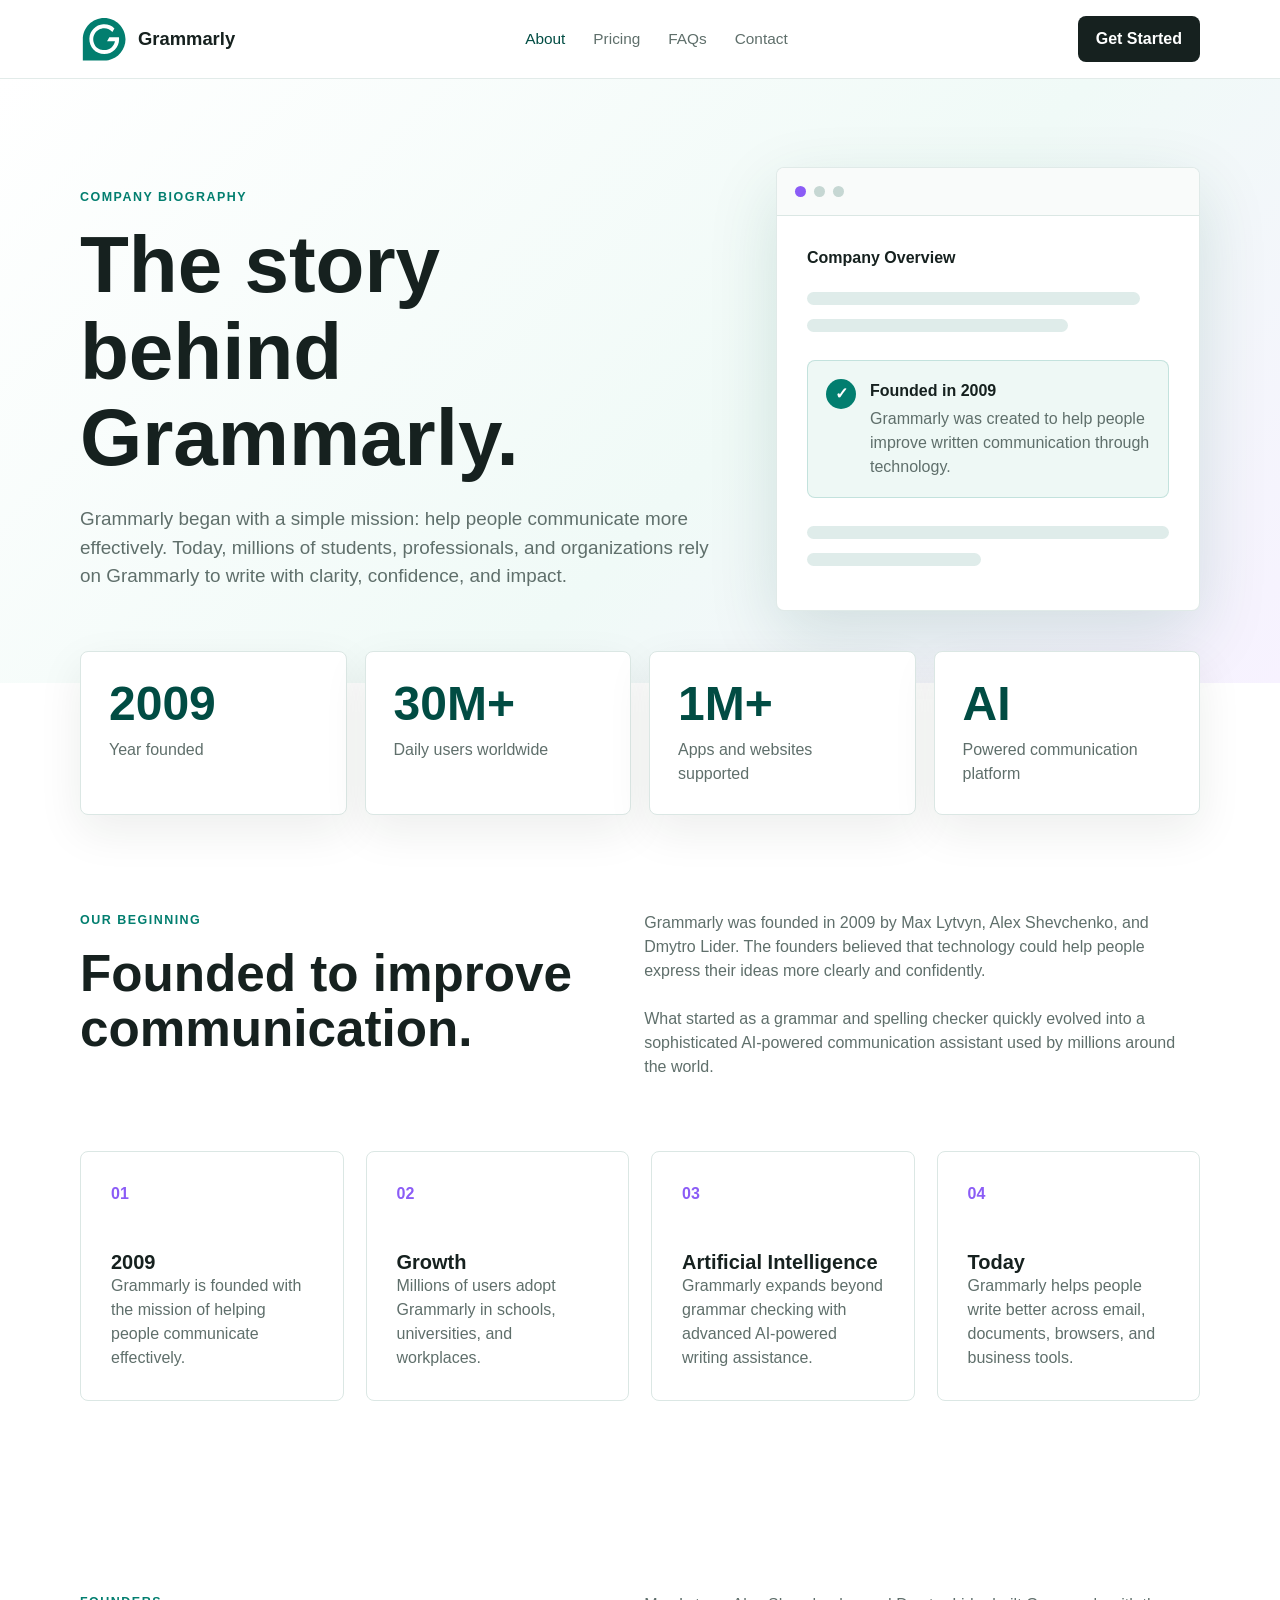
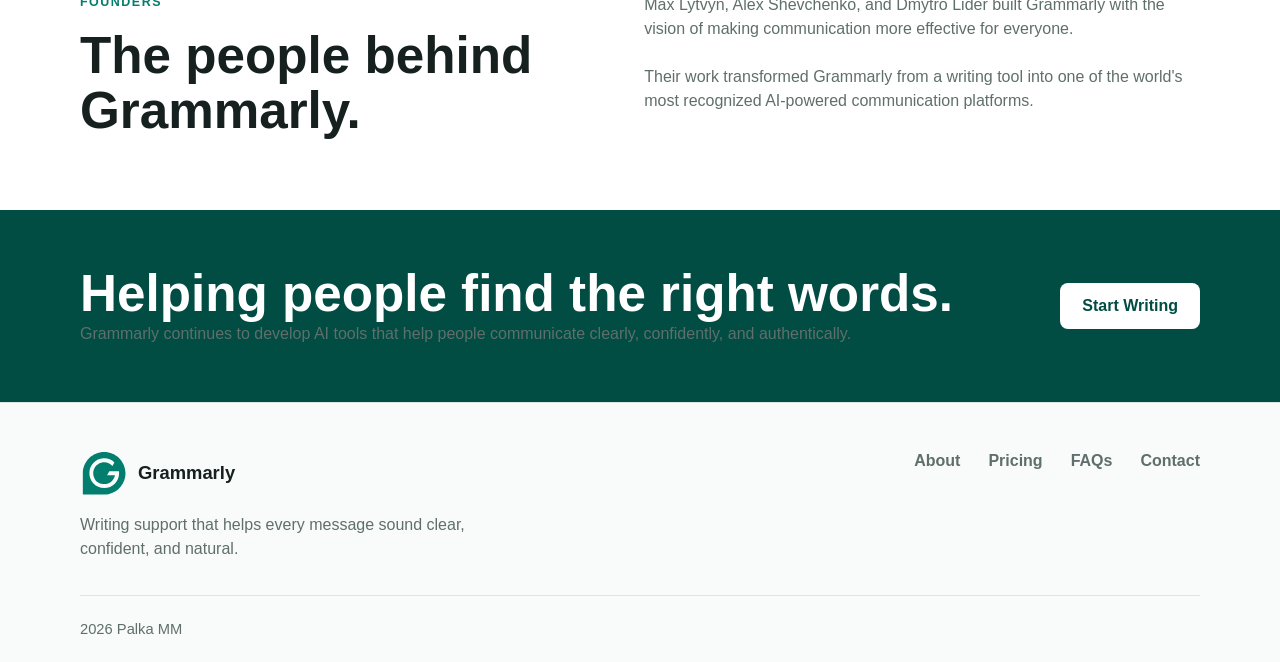
==== commit 5092dc8f: "Update about.html" ====
--- a/about.html
+++ b/about.html
@@ -244,38 +244,28 @@
 </main>
 
 <footer class="site-footer">
-
-    <div class="container footer-content">
-
-        <div class="footer-brand">
-
-            <img
-                class="logo-img"
-                src="https://upload.wikimedia.org/wikipedia/commons/thumb/d/dd/Grammarly_logo_2024.svg/512px-Grammarly_logo_2024.svg.png"
-                alt="Grammarly">
-
-            <p>
-                AI-powered communication assistance for individuals,
-                teams, and organizations worldwide.
-            </p>
-
-        </div>
-
-        <div class="footer-links">
-            <a href="#">About</a>
-            <a href="#">History</a>
-            <a href="#">Mission</a>
-            <a href="#">Contact</a>
-        </div>
-
-    </div>
-
-    <div class="container footer-bottom">
-        <span>© 2026 Palka MM</span>
-        <span>Helping people communicate effectively.</span>
-    </div>
-
-</footer>
+        <div class="container footer-content">
+            <div class="footer-brand">
+                <a class="logo" href="index.html">
+                    <img class="icon" src="./assets/grammarly.svg" alt="">
+                    <span>Grammarly</span>
+                </a>
+                <p>Writing support that helps every message sound clear, confident, and natural.</p>
+            </div>
+
+            <div class="footer-links">
+                <a href="about.html">About</a>
+                <a href="pricing.html">Pricing</a>
+                <a href="faqs.html">FAQs</a>
+                <a href="contact.html">Contact</a>
+            </div>
+        </div>
+
+        <div class="container footer-bottom">
+            <span>2026 Palka MM</span>
+             
+        </div>
+    </footer>
 
 </body>
 </html>
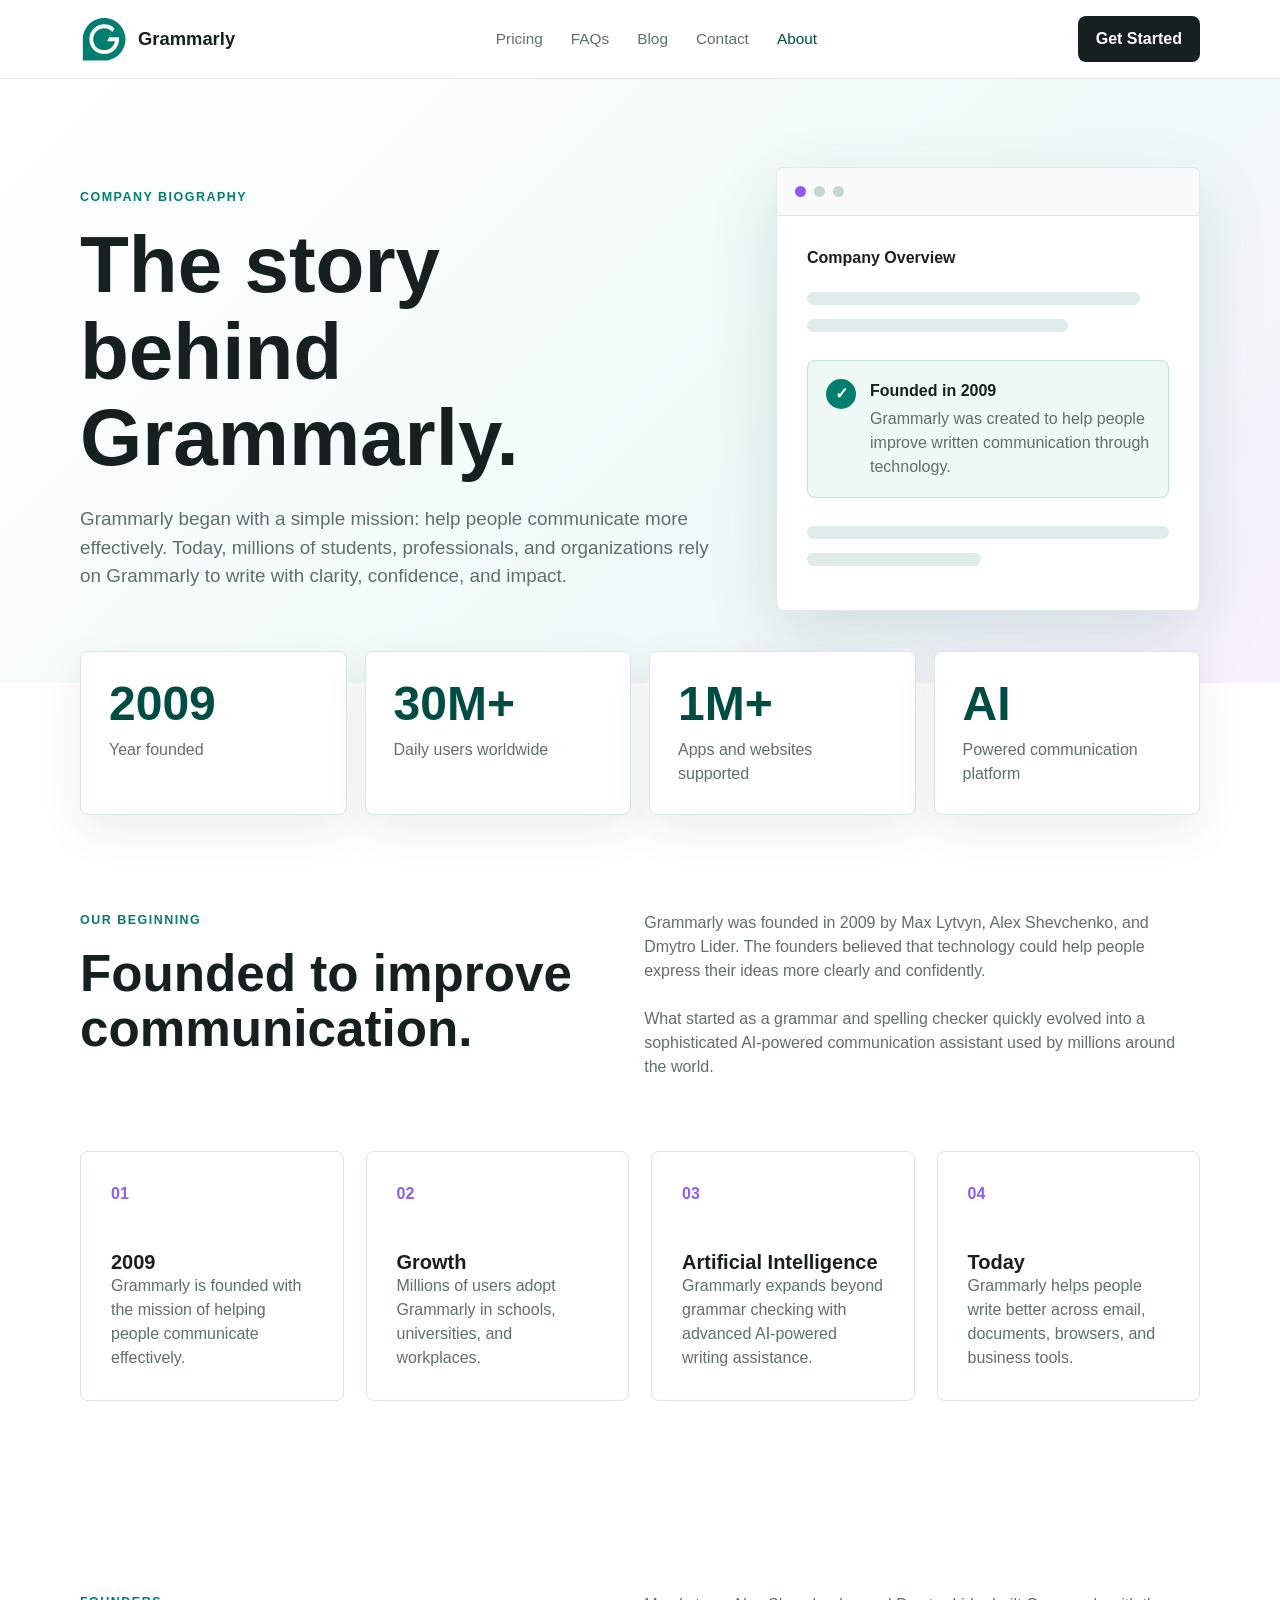
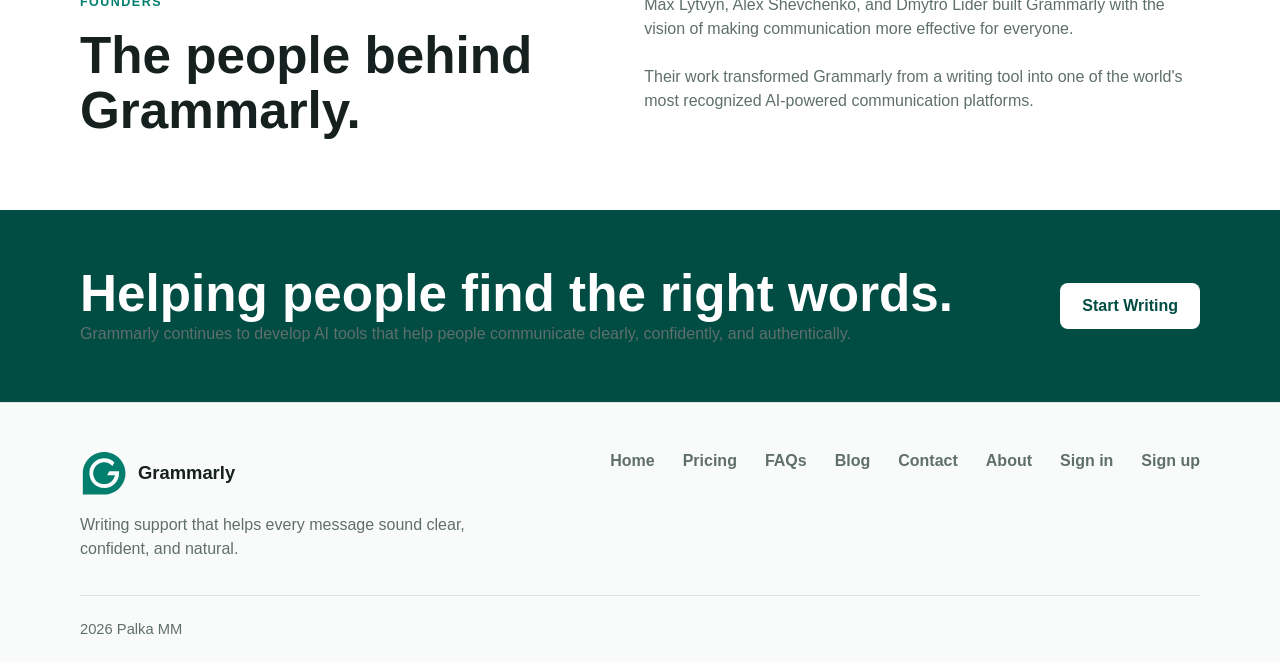
==== commit f5ac0259: "Updated navbars" ====
--- a/about.html
+++ b/about.html
@@ -4,6 +4,7 @@
 <meta charset="UTF-8">
 <meta name="viewport" content="width=device-width, initial-scale=1.0">
 <title>About</title>
+<link rel="shortcut icon" href="./assets/grammarly.svg" type="image/svg+xml">
 <link rel="stylesheet" href="style.css">
 
 <body>
@@ -16,13 +17,14 @@
             </a>
 
             <div class="nav-links">
-                <a href="about.html" class="active">About</a>
                 <a href="pricing.html">Pricing</a>
                 <a href="faqs.html">FAQs</a>
+                <a href="blog.html">Blog</a>
                 <a href="contact.html">Contact</a>
-            </div>
-
-            <a class="nav-action" href="contact.html">Get Started</a>
+                <a href="about.html" class="active">About</a>
+            </div>
+
+            <a class="nav-action" href="signup.html">Get Started</a>
         </nav>
     </header>
 
@@ -254,10 +256,14 @@
             </div>
 
             <div class="footer-links">
-                <a href="about.html">About</a>
+                <a href="pricing.html">Home</a>
                 <a href="pricing.html">Pricing</a>
                 <a href="faqs.html">FAQs</a>
+                <a href="blog.html">Blog</a>
                 <a href="contact.html">Contact</a>
+                <a href="about.html">About</a>
+                <a href="signin.html">Sign in</a>
+                <a href="signup.html">Sign up</a>
             </div>
         </div>
 
@@ -268,4 +274,4 @@
     </footer>
 
 </body>
-</html>
+</html>
